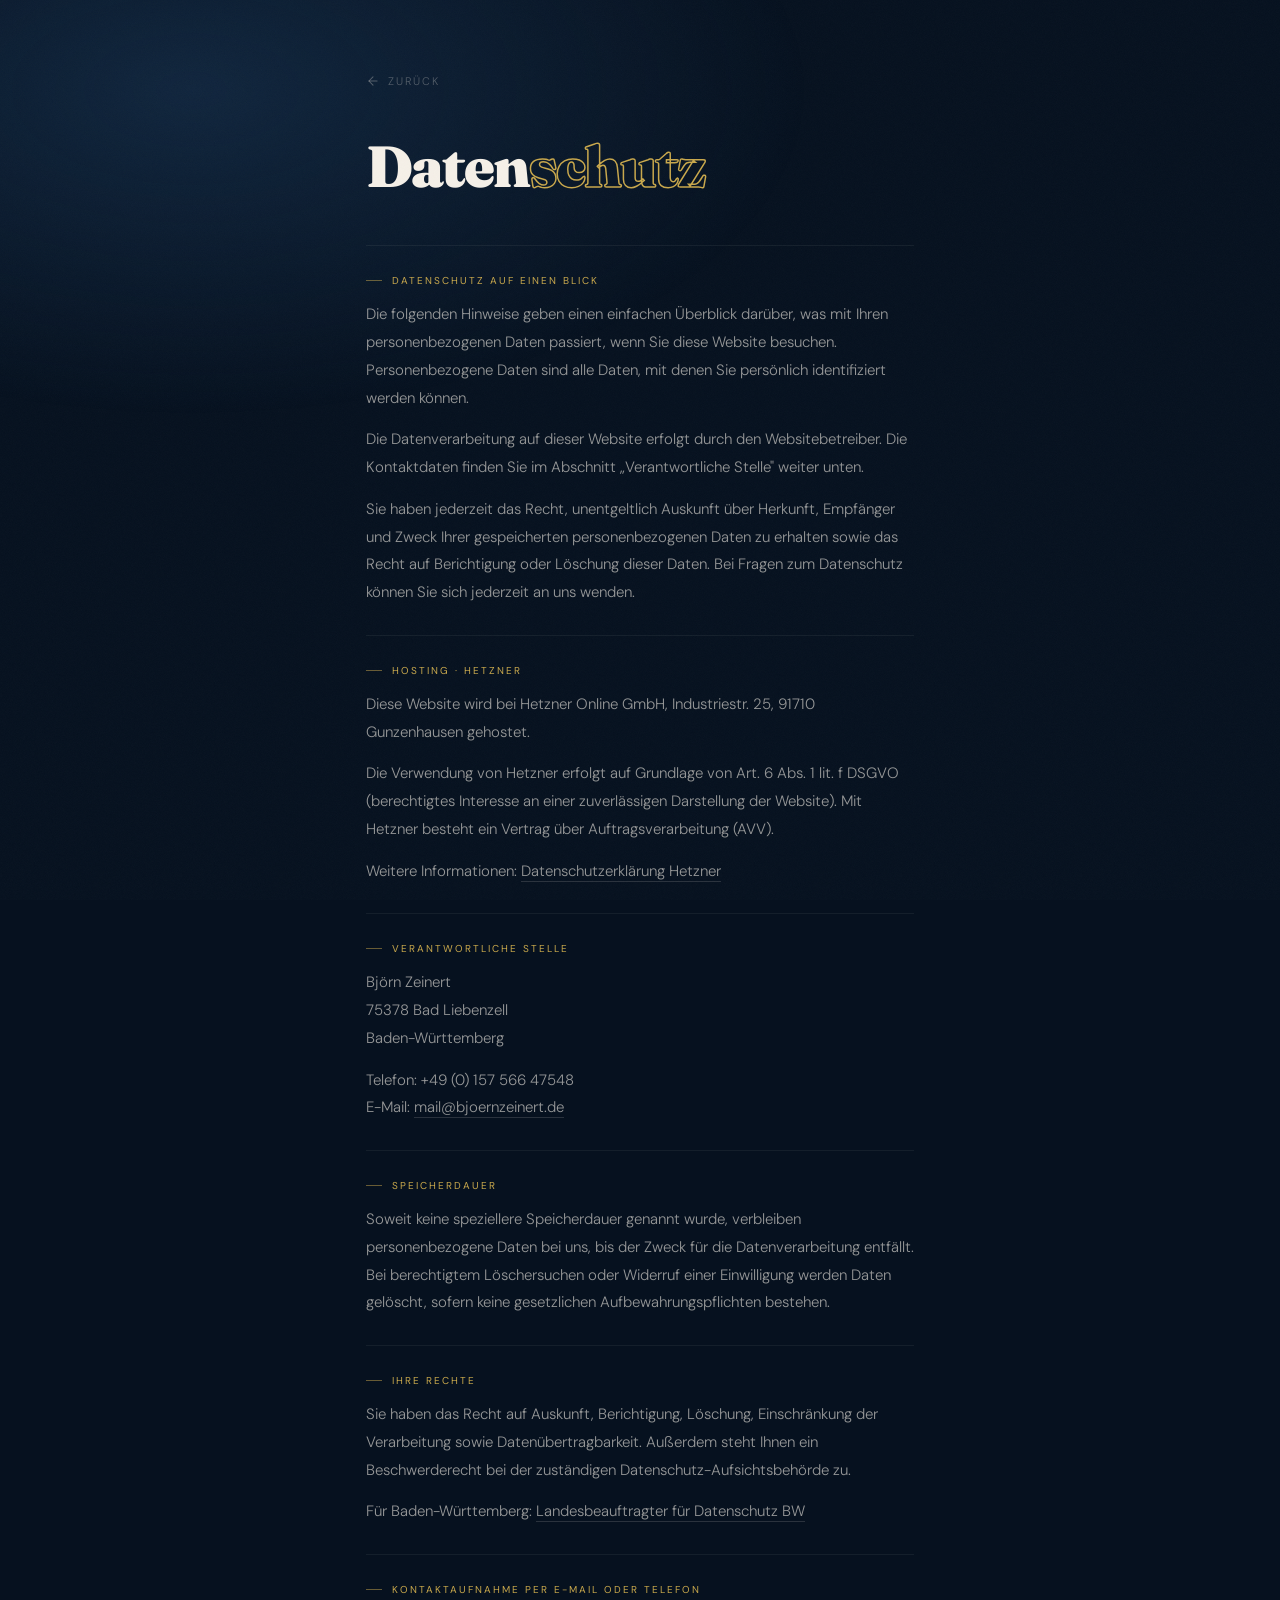
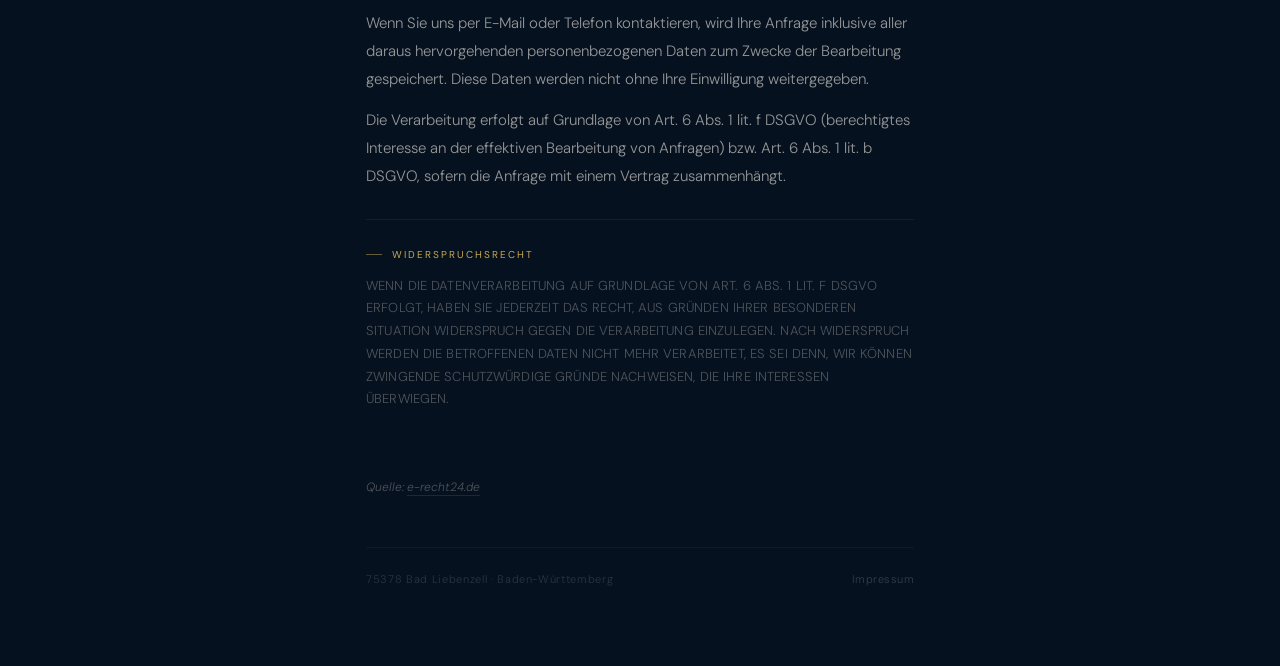
==== datenschutz.html @ 69289271 "Add files via upload" ====
<!DOCTYPE html>
<html lang="de">
<head>
<meta charset="UTF-8">
<meta name="viewport" content="width=device-width, initial-scale=1.0">
<title>Datenschutz · Björn Zeinert</title>
<link href="https://fonts.googleapis.com/css2?family=Fraunces:ital,opsz,wght@0,9..144,700;0,9..144,900&family=DM+Sans:wght@300;400&display=swap" rel="stylesheet">
<style>
  :root {
    --ink:   #06111F;
    --gold:  #C9A84C;
    --cream: #F5F0E8;
    --mist:  rgba(245,240,232,0.6);
    --fog:   rgba(245,240,232,0.3);
  }

  * { margin:0; padding:0; box-sizing:border-box; }
  html { scroll-behavior:smooth; }

  body {
    background: var(--ink);
    color: var(--cream);
    font-family: 'DM Sans', sans-serif;
    font-weight: 300;
    min-height: 100vh;
  }

  body::after {
    content:'';
    position:fixed; inset:0; z-index:100;
    pointer-events:none; opacity:0.03;
    background-image: url("data:image/svg+xml,%3Csvg viewBox='0 0 256 256' xmlns='http://www.w3.org/2000/svg'%3E%3Cfilter id='n'%3E%3CfeTurbulence type='fractalNoise' baseFrequency='0.9' numOctaves='4' stitchTiles='stitch'/%3E%3C/filter%3E%3Crect width='100%25' height='100%25' filter='url(%23n)'/%3E%3C/svg%3E");
    background-size:180px 180px;
  }

  .ambient {
    position:fixed; inset:0; z-index:0; pointer-events:none;
    background: radial-gradient(ellipse 80% 60% at 15% 10%, rgba(27,58,92,0.5) 0%, transparent 60%);
  }

  .wrap {
    position:relative; z-index:1;
    max-width:620px; margin:0 auto;
    padding: 72px 36px 80px;
  }

  .back {
    display:inline-flex; align-items:center; gap:8px;
    text-decoration:none; color:var(--fog);
    font-size:11px; letter-spacing:0.16em;
    text-transform:uppercase; margin-bottom:52px;
    transition:color 0.2s;
  }

  .back:hover { color:var(--gold); }
  .back svg { width:14px; height:14px; }

  .page-title {
    font-family:'Fraunces', serif;
    font-weight:900;
    font-size:clamp(36px, 8vw, 58px);
    letter-spacing:-0.035em; line-height:0.92;
    color:var(--cream); margin-bottom:52px;
  }

  .page-title .outline {
    color:transparent;
    -webkit-text-stroke:1.5px var(--gold);
  }

  .block {
    border-top:1px solid rgba(245,240,232,0.06);
    padding:28px 0;
  }

  .block:last-of-type {
    border-bottom:1px solid rgba(245,240,232,0.06);
  }

  .block-label {
    font-size:10px; font-weight:400;
    letter-spacing:0.2em; text-transform:uppercase;
    color:var(--gold); margin-bottom:14px;
    display:flex; align-items:center; gap:10px;
  }

  .block-label::before {
    content:''; display:block;
    width:16px; height:1px;
    background:var(--gold); opacity:0.5; flex-shrink:0;
  }

  .block-content {
    font-size:15px; font-weight:300;
    color:var(--mist); line-height:1.85;
  }

  .block-content p + p { margin-top:14px; }

  .block-content a {
    color:var(--mist); text-decoration:none;
    border-bottom:1px solid rgba(245,240,232,0.15);
    transition:all 0.2s;
  }

  .block-content a:hover {
    color:var(--gold);
    border-color:rgba(201,168,76,0.4);
  }

  .block-content ul {
    margin-top:12px; padding-left:20px;
    display:flex; flex-direction:column; gap:8px;
  }

  .block-content li {
    font-size:14px; color:var(--fog); line-height:1.75;
  }

  .caps {
    font-size:13px;
    color:var(--fog);
    line-height:1.75;
    letter-spacing:0.01em;
  }

  .source {
    margin-top:40px;
    font-size:12px; font-weight:300;
    color:var(--fog); font-style:italic;
  }

  .source a {
    color:var(--fog); text-decoration:none;
    border-bottom:1px solid rgba(245,240,232,0.1);
    transition:all 0.2s;
  }

  .source a:hover { color:var(--gold); }

  .footer {
    margin-top:52px; padding-top:24px;
    border-top:1px solid rgba(245,240,232,0.04);
    display:flex; align-items:center; justify-content:space-between; flex-wrap:wrap; gap:12px;
  }

  .footer-left {
    font-size:11px; font-weight:300;
    color:rgba(245,240,232,0.16); letter-spacing:0.06em;
  }

  .footer-right { display:flex; gap:18px; }

  .footer-right a {
    font-size:11px; font-weight:300;
    color:rgba(245,240,232,0.2);
    text-decoration:none; letter-spacing:0.04em;
    transition:color 0.18s;
  }

  .footer-right a:hover { color:var(--gold); }
</style>
</head>
<body>

<div class="ambient"></div>

<div class="wrap">

  <a href="/" class="back">
    <svg viewBox="0 0 24 24" fill="none" stroke="currentColor" stroke-width="1.8" stroke-linecap="round" stroke-linejoin="round">
      <line x1="19" y1="12" x2="5" y2="12"/>
      <polyline points="12 19 5 12 12 5"/>
    </svg>
    Zurück
  </a>

  <h1 class="page-title">Daten<span class="outline">schutz</span></h1>

  <!-- 1 -->
  <div class="block">
    <div class="block-label">Datenschutz auf einen Blick</div>
    <div class="block-content">
      <p>Die folgenden Hinweise geben einen einfachen Überblick darüber, was mit Ihren personenbezogenen Daten passiert, wenn Sie diese Website besuchen. Personenbezogene Daten sind alle Daten, mit denen Sie persönlich identifiziert werden können.</p>
      <p>Die Datenverarbeitung auf dieser Website erfolgt durch den Websitebetreiber. Die Kontaktdaten finden Sie im Abschnitt „Verantwortliche Stelle" weiter unten.</p>
      <p>Sie haben jederzeit das Recht, unentgeltlich Auskunft über Herkunft, Empfänger und Zweck Ihrer gespeicherten personenbezogenen Daten zu erhalten sowie das Recht auf Berichtigung oder Löschung dieser Daten. Bei Fragen zum Datenschutz können Sie sich jederzeit an uns wenden.</p>
    </div>
  </div>

  <!-- 2 -->
  <div class="block">
    <div class="block-label">Hosting · Hetzner</div>
    <div class="block-content">
      <p>Diese Website wird bei Hetzner Online GmbH, Industriestr. 25, 91710 Gunzenhausen gehostet.</p>
      <p>Die Verwendung von Hetzner erfolgt auf Grundlage von Art. 6 Abs. 1 lit. f DSGVO (berechtigtes Interesse an einer zuverlässigen Darstellung der Website). Mit Hetzner besteht ein Vertrag über Auftragsverarbeitung (AVV).</p>
      <p>Weitere Informationen: <a href="https://www.hetzner.com/de/legal/privacy-policy/" target="_blank" rel="noopener noreferrer">Datenschutzerklärung Hetzner</a></p>
    </div>
  </div>

  <!-- 3 -->
  <div class="block">
    <div class="block-label">Verantwortliche Stelle</div>
    <div class="block-content">
      <p>
        Björn Zeinert<br>
        75378 Bad Liebenzell<br>
        Baden-Württemberg
      </p>
      <p>
        Telefon: +49 (0) 157 566 47548<br>
        E-Mail: <a href="mailto:mail@bjoernzeinert.de">mail@bjoernzeinert.de</a>
      </p>
    </div>
  </div>

  <!-- 4 -->
  <div class="block">
    <div class="block-label">Speicherdauer</div>
    <div class="block-content">
      <p>Soweit keine speziellere Speicherdauer genannt wurde, verbleiben personenbezogene Daten bei uns, bis der Zweck für die Datenverarbeitung entfällt. Bei berechtigtem Löschersuchen oder Widerruf einer Einwilligung werden Daten gelöscht, sofern keine gesetzlichen Aufbewahrungspflichten bestehen.</p>
    </div>
  </div>

  <!-- 5 -->
  <div class="block">
    <div class="block-label">Ihre Rechte</div>
    <div class="block-content">
      <p>Sie haben das Recht auf Auskunft, Berichtigung, Löschung, Einschränkung der Verarbeitung sowie Datenübertragbarkeit. Außerdem steht Ihnen ein Beschwerderecht bei der zuständigen Datenschutz-Aufsichtsbehörde zu.</p>
      <p>Für Baden-Württemberg: <a href="https://www.baden-wuerttemberg.datenschutz.de" target="_blank" rel="noopener noreferrer">Landesbeauftragter für Datenschutz BW</a></p>
    </div>
  </div>

  <!-- 6 -->
  <div class="block">
    <div class="block-label">Kontaktaufnahme per E-Mail oder Telefon</div>
    <div class="block-content">
      <p>Wenn Sie uns per E-Mail oder Telefon kontaktieren, wird Ihre Anfrage inklusive aller daraus hervorgehenden personenbezogenen Daten zum Zwecke der Bearbeitung gespeichert. Diese Daten werden nicht ohne Ihre Einwilligung weitergegeben.</p>
      <p>Die Verarbeitung erfolgt auf Grundlage von Art. 6 Abs. 1 lit. f DSGVO (berechtigtes Interesse an der effektiven Bearbeitung von Anfragen) bzw. Art. 6 Abs. 1 lit. b DSGVO, sofern die Anfrage mit einem Vertrag zusammenhängt.</p>
    </div>
  </div>

  <!-- 7 -->
  <div class="block">
    <div class="block-label">Widerspruchsrecht</div>
    <div class="block-content">
      <p class="caps">WENN DIE DATENVERARBEITUNG AUF GRUNDLAGE VON ART. 6 ABS. 1 LIT. F DSGVO ERFOLGT, HABEN SIE JEDERZEIT DAS RECHT, AUS GRÜNDEN IHRER BESONDEREN SITUATION WIDERSPRUCH GEGEN DIE VERARBEITUNG EINZULEGEN. NACH WIDERSPRUCH WERDEN DIE BETROFFENEN DATEN NICHT MEHR VERARBEITET, ES SEI DENN, WIR KÖNNEN ZWINGENDE SCHUTZWÜRDIGE GRÜNDE NACHWEISEN, DIE IHRE INTERESSEN ÜBERWIEGEN.</p>
    </div>
  </div>

  <div class="source">Quelle: <a href="https://www.e-recht24.de" target="_blank" rel="noopener noreferrer">e-recht24.de</a></div>

  <div class="footer">
    <div class="footer-left">75378 Bad Liebenzell · Baden-Württemberg</div>
    <div class="footer-right">
      <a href="/impressum.html">Impressum</a>
    </div>
  </div>

</div>
</body>
</html>
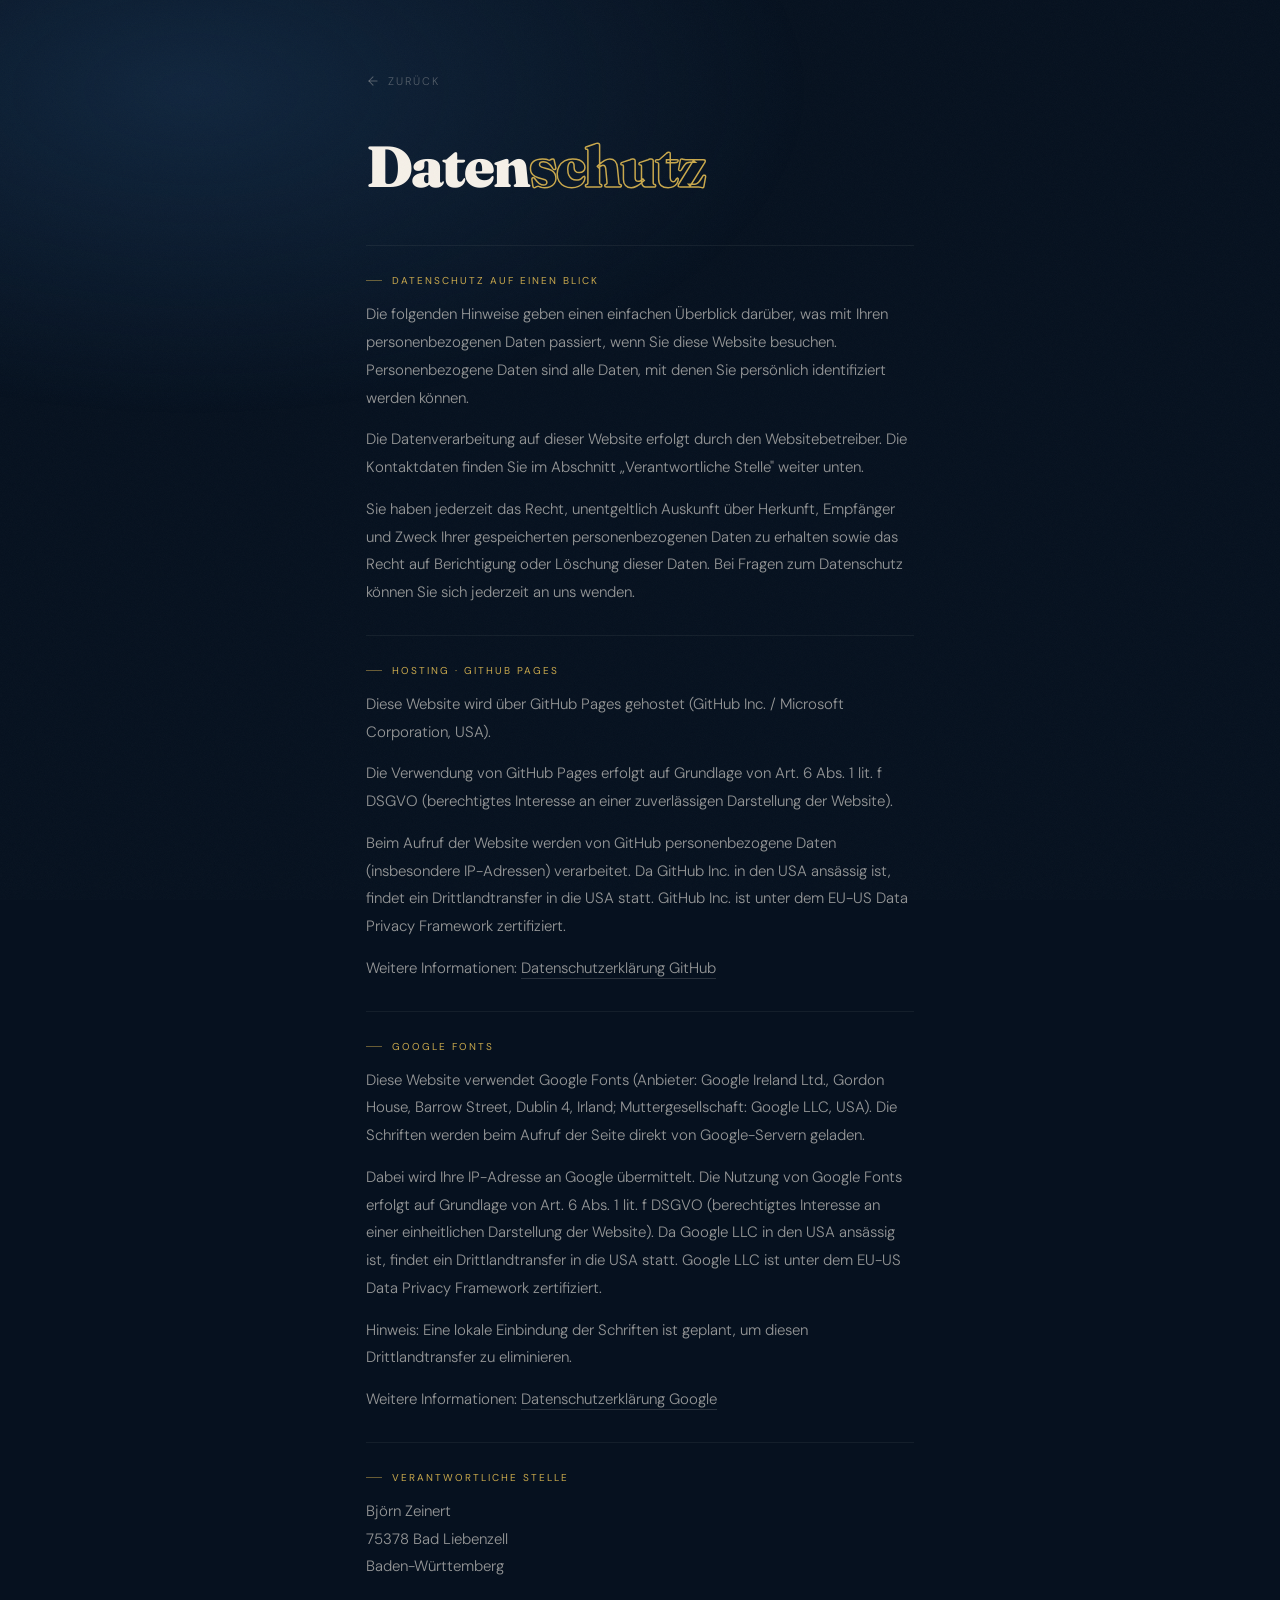
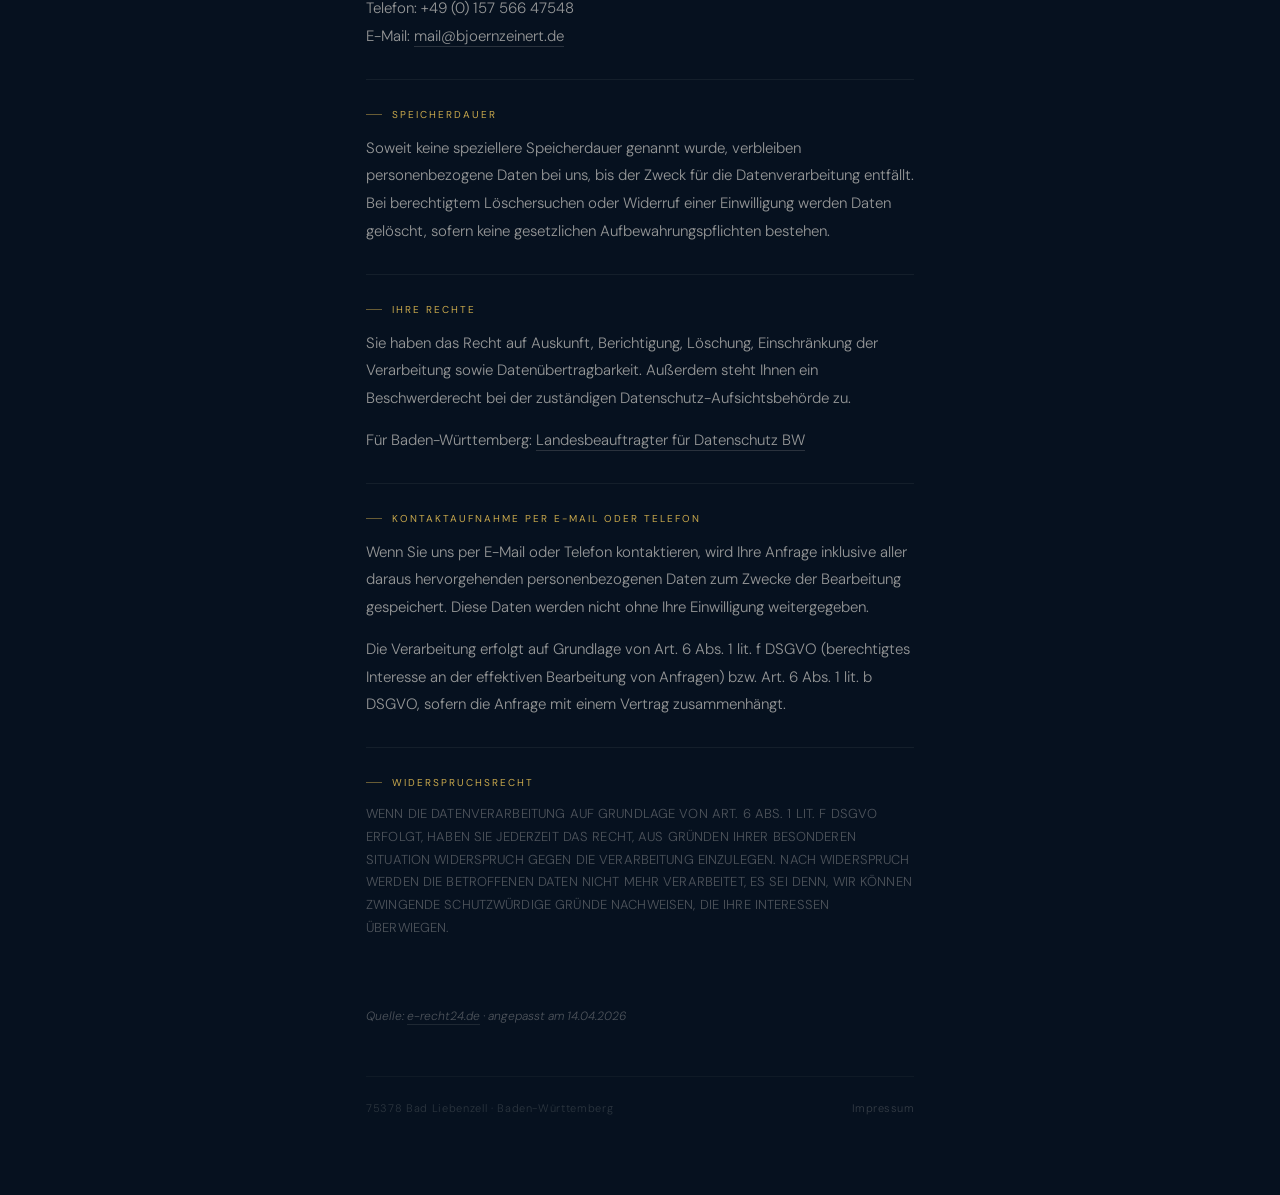
==== commit 36c26834: "fix: Datenschutzerklärung korrigiert (GitHub Pages + Google Fonts) - Hosting-Abschnitt: Hetzner → Gi" ====
--- a/datenschutz.html
+++ b/datenschutz.html
@@ -189,11 +189,23 @@
 
   <!-- 2 -->
   <div class="block">
-    <div class="block-label">Hosting · Hetzner</div>
-    <div class="block-content">
-      <p>Diese Website wird bei Hetzner Online GmbH, Industriestr. 25, 91710 Gunzenhausen gehostet.</p>
-      <p>Die Verwendung von Hetzner erfolgt auf Grundlage von Art. 6 Abs. 1 lit. f DSGVO (berechtigtes Interesse an einer zuverlässigen Darstellung der Website). Mit Hetzner besteht ein Vertrag über Auftragsverarbeitung (AVV).</p>
-      <p>Weitere Informationen: <a href="https://www.hetzner.com/de/legal/privacy-policy/" target="_blank" rel="noopener noreferrer">Datenschutzerklärung Hetzner</a></p>
+    <div class="block-label">Hosting · GitHub Pages</div>
+    <div class="block-content">
+      <p>Diese Website wird über GitHub Pages gehostet (GitHub Inc. / Microsoft Corporation, USA).</p>
+      <p>Die Verwendung von GitHub Pages erfolgt auf Grundlage von Art. 6 Abs. 1 lit. f DSGVO (berechtigtes Interesse an einer zuverlässigen Darstellung der Website).</p>
+      <p>Beim Aufruf der Website werden von GitHub personenbezogene Daten (insbesondere IP-Adressen) verarbeitet. Da GitHub Inc. in den USA ansässig ist, findet ein Drittlandtransfer in die USA statt. GitHub Inc. ist unter dem EU-US Data Privacy Framework zertifiziert.</p>
+      <p>Weitere Informationen: <a href="https://docs.github.com/en/site-policy/privacy-policies/github-general-privacy-statement" target="_blank" rel="noopener noreferrer">Datenschutzerklärung GitHub</a></p>
+    </div>
+  </div>
+
+  <!-- 2b -->
+  <div class="block">
+    <div class="block-label">Google Fonts</div>
+    <div class="block-content">
+      <p>Diese Website verwendet Google Fonts (Anbieter: Google Ireland Ltd., Gordon House, Barrow Street, Dublin 4, Irland; Muttergesellschaft: Google LLC, USA). Die Schriften werden beim Aufruf der Seite direkt von Google-Servern geladen.</p>
+      <p>Dabei wird Ihre IP-Adresse an Google übermittelt. Die Nutzung von Google Fonts erfolgt auf Grundlage von Art. 6 Abs. 1 lit. f DSGVO (berechtigtes Interesse an einer einheitlichen Darstellung der Website). Da Google LLC in den USA ansässig ist, findet ein Drittlandtransfer in die USA statt. Google LLC ist unter dem EU-US Data Privacy Framework zertifiziert.</p>
+      <p>Hinweis: Eine lokale Einbindung der Schriften ist geplant, um diesen Drittlandtransfer zu eliminieren.</p>
+      <p>Weitere Informationen: <a href="https://policies.google.com/privacy" target="_blank" rel="noopener noreferrer">Datenschutzerklärung Google</a></p>
     </div>
   </div>
 
@@ -247,12 +259,12 @@
     </div>
   </div>
 
-  <div class="source">Quelle: <a href="https://www.e-recht24.de" target="_blank" rel="noopener noreferrer">e-recht24.de</a></div>
+  <div class="source">Quelle: <a href="https://www.e-recht24.de" target="_blank" rel="noopener noreferrer">e-recht24.de</a> · angepasst am 14.04.2026</div>
 
   <div class="footer">
     <div class="footer-left">75378 Bad Liebenzell · Baden-Württemberg</div>
     <div class="footer-right">
-      <a href="/impressum.html">Impressum</a>
+      <a href="/impressum">Impressum</a>
     </div>
   </div>
 
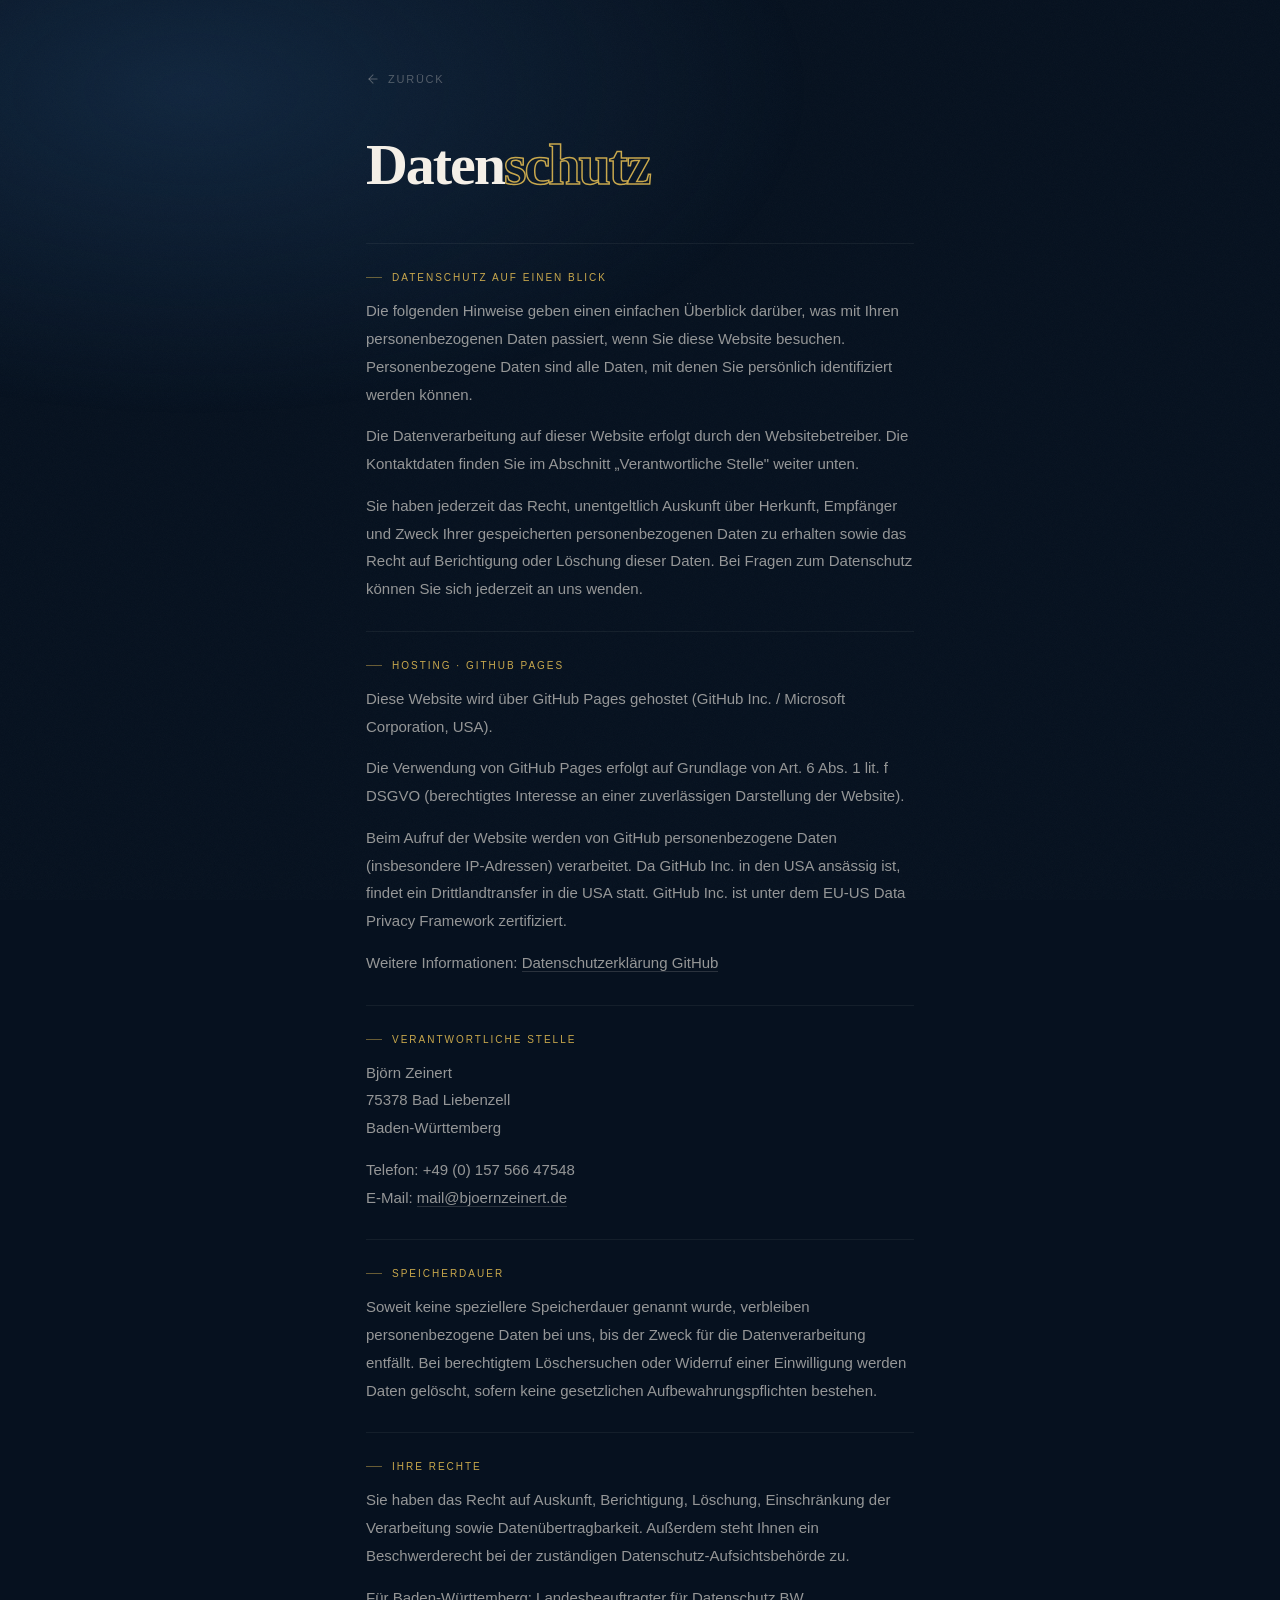
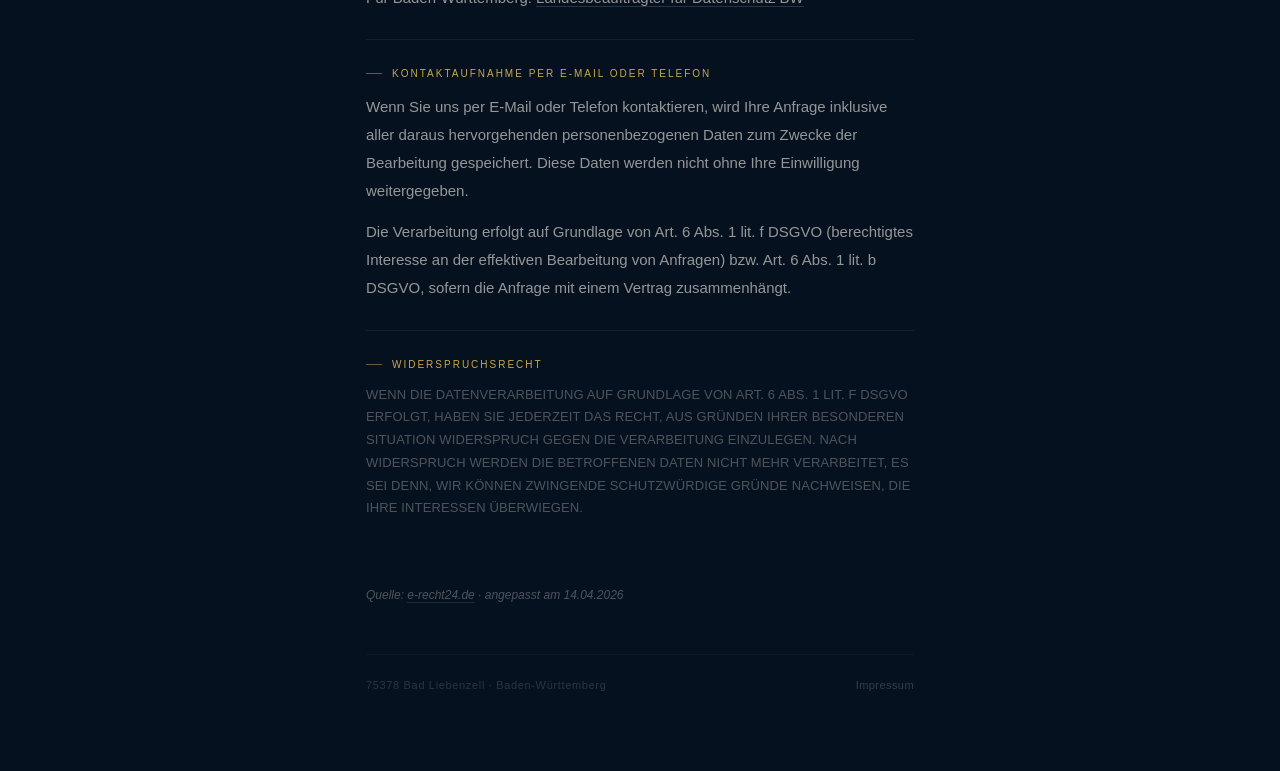
==== commit 01d755c5: "feat: Google Fonts lokal eingebunden, DSE-Abschnitt Google Fonts entfernt - 8 woff2-Dateien (DM Sans" ====
--- a/datenschutz.html
+++ b/datenschutz.html
@@ -4,7 +4,7 @@
 <meta charset="UTF-8">
 <meta name="viewport" content="width=device-width, initial-scale=1.0">
 <title>Datenschutz · Björn Zeinert</title>
-<link href="https://fonts.googleapis.com/css2?family=Fraunces:ital,opsz,wght@0,9..144,700;0,9..144,900&family=DM+Sans:wght@300;400&display=swap" rel="stylesheet">
+<link rel="stylesheet" href="/fonts/fonts.css">
 <style>
   :root {
     --ink:   #06111F;
@@ -195,17 +195,6 @@
       <p>Die Verwendung von GitHub Pages erfolgt auf Grundlage von Art. 6 Abs. 1 lit. f DSGVO (berechtigtes Interesse an einer zuverlässigen Darstellung der Website).</p>
       <p>Beim Aufruf der Website werden von GitHub personenbezogene Daten (insbesondere IP-Adressen) verarbeitet. Da GitHub Inc. in den USA ansässig ist, findet ein Drittlandtransfer in die USA statt. GitHub Inc. ist unter dem EU-US Data Privacy Framework zertifiziert.</p>
       <p>Weitere Informationen: <a href="https://docs.github.com/en/site-policy/privacy-policies/github-general-privacy-statement" target="_blank" rel="noopener noreferrer">Datenschutzerklärung GitHub</a></p>
-    </div>
-  </div>
-
-  <!-- 2b -->
-  <div class="block">
-    <div class="block-label">Google Fonts</div>
-    <div class="block-content">
-      <p>Diese Website verwendet Google Fonts (Anbieter: Google Ireland Ltd., Gordon House, Barrow Street, Dublin 4, Irland; Muttergesellschaft: Google LLC, USA). Die Schriften werden beim Aufruf der Seite direkt von Google-Servern geladen.</p>
-      <p>Dabei wird Ihre IP-Adresse an Google übermittelt. Die Nutzung von Google Fonts erfolgt auf Grundlage von Art. 6 Abs. 1 lit. f DSGVO (berechtigtes Interesse an einer einheitlichen Darstellung der Website). Da Google LLC in den USA ansässig ist, findet ein Drittlandtransfer in die USA statt. Google LLC ist unter dem EU-US Data Privacy Framework zertifiziert.</p>
-      <p>Hinweis: Eine lokale Einbindung der Schriften ist geplant, um diesen Drittlandtransfer zu eliminieren.</p>
-      <p>Weitere Informationen: <a href="https://policies.google.com/privacy" target="_blank" rel="noopener noreferrer">Datenschutzerklärung Google</a></p>
     </div>
   </div>
 
--- a/fonts/fonts.css
+++ b/fonts/fonts.css
@@ -0,0 +1,183 @@
+/* DM Sans — latin-ext (weights 300/400/500) */
+@font-face {
+  font-family: 'DM Sans';
+  font-style: normal;
+  font-weight: 300;
+  font-display: swap;
+  src: url('/fonts/dmsans-latin-ext.woff2') format('woff2');
+  unicode-range: U+0100-02BA, U+02BD-02C5, U+02C7-02CC, U+02CE-02D7, U+02DD-02FF, U+0304, U+0308, U+0329, U+1D00-1DBF, U+1E00-1E9F, U+1EF2-1EFF, U+2020, U+20A0-20AB, U+20AD-20C0, U+2113, U+2C60-2C7F, U+A720-A7FF;
+}
+@font-face {
+  font-family: 'DM Sans';
+  font-style: normal;
+  font-weight: 400;
+  font-display: swap;
+  src: url('/fonts/dmsans-latin-ext.woff2') format('woff2');
+  unicode-range: U+0100-02BA, U+02BD-02C5, U+02C7-02CC, U+02CE-02D7, U+02DD-02FF, U+0304, U+0308, U+0329, U+1D00-1DBF, U+1E00-1E9F, U+1EF2-1EFF, U+2020, U+20A0-20AB, U+20AD-20C0, U+2113, U+2C60-2C7F, U+A720-A7FF;
+}
+@font-face {
+  font-family: 'DM Sans';
+  font-style: normal;
+  font-weight: 500;
+  font-display: swap;
+  src: url('/fonts/dmsans-latin-ext.woff2') format('woff2');
+  unicode-range: U+0100-02BA, U+02BD-02C5, U+02C7-02CC, U+02CE-02D7, U+02DD-02FF, U+0304, U+0308, U+0329, U+1D00-1DBF, U+1E00-1E9F, U+1EF2-1EFF, U+2020, U+20A0-20AB, U+20AD-20C0, U+2113, U+2C60-2C7F, U+A720-A7FF;
+}
+
+/* DM Sans — latin (weights 300/400/500) */
+@font-face {
+  font-family: 'DM Sans';
+  font-style: normal;
+  font-weight: 300;
+  font-display: swap;
+  src: url('/fonts/dmsans-latin.woff2') format('woff2');
+  unicode-range: U+0000-00FF, U+0131, U+0152-0153, U+02BB-02BC, U+02C6, U+02DA, U+02DC, U+0304, U+0308, U+0329, U+2000-206F, U+20AC, U+2122, U+2191, U+2193, U+2212, U+2215, U+FEFF, U+FFFD;
+}
+@font-face {
+  font-family: 'DM Sans';
+  font-style: normal;
+  font-weight: 400;
+  font-display: swap;
+  src: url('/fonts/dmsans-latin.woff2') format('woff2');
+  unicode-range: U+0000-00FF, U+0131, U+0152-0153, U+02BB-02BC, U+02C6, U+02DA, U+02DC, U+0304, U+0308, U+0329, U+2000-206F, U+20AC, U+2122, U+2191, U+2193, U+2212, U+2215, U+FEFF, U+FFFD;
+}
+@font-face {
+  font-family: 'DM Sans';
+  font-style: normal;
+  font-weight: 500;
+  font-display: swap;
+  src: url('/fonts/dmsans-latin.woff2') format('woff2');
+  unicode-range: U+0000-00FF, U+0131, U+0152-0153, U+02BB-02BC, U+02C6, U+02DA, U+02DC, U+0304, U+0308, U+0329, U+2000-206F, U+20AC, U+2122, U+2191, U+2193, U+2212, U+2215, U+FEFF, U+FFFD;
+}
+
+/* Fraunces italic — vietnamese (weights 300/700) */
+@font-face {
+  font-family: 'Fraunces';
+  font-style: italic;
+  font-weight: 300;
+  font-display: swap;
+  src: url('/fonts/fraunces-italic-vi.woff2') format('woff2');
+  unicode-range: U+0102-0103, U+0110-0111, U+0128-0129, U+0168-0169, U+01A0-01A1, U+01AF-01B0, U+0300-0301, U+0303-0304, U+0308-0309, U+0323, U+0329, U+1EA0-1EF9, U+20AB;
+}
+@font-face {
+  font-family: 'Fraunces';
+  font-style: italic;
+  font-weight: 700;
+  font-display: swap;
+  src: url('/fonts/fraunces-italic-vi.woff2') format('woff2');
+  unicode-range: U+0102-0103, U+0110-0111, U+0128-0129, U+0168-0169, U+01A0-01A1, U+01AF-01B0, U+0300-0301, U+0303-0304, U+0308-0309, U+0323, U+0329, U+1EA0-1EF9, U+20AB;
+}
+
+/* Fraunces italic — latin-ext (weights 300/700) */
+@font-face {
+  font-family: 'Fraunces';
+  font-style: italic;
+  font-weight: 300;
+  font-display: swap;
+  src: url('/fonts/fraunces-italic-latin-ext.woff2') format('woff2');
+  unicode-range: U+0100-02BA, U+02BD-02C5, U+02C7-02CC, U+02CE-02D7, U+02DD-02FF, U+0304, U+0308, U+0329, U+1D00-1DBF, U+1E00-1E9F, U+1EF2-1EFF, U+2020, U+20A0-20AB, U+20AD-20C0, U+2113, U+2C60-2C7F, U+A720-A7FF;
+}
+@font-face {
+  font-family: 'Fraunces';
+  font-style: italic;
+  font-weight: 700;
+  font-display: swap;
+  src: url('/fonts/fraunces-italic-latin-ext.woff2') format('woff2');
+  unicode-range: U+0100-02BA, U+02BD-02C5, U+02C7-02CC, U+02CE-02D7, U+02DD-02FF, U+0304, U+0308, U+0329, U+1D00-1DBF, U+1E00-1E9F, U+1EF2-1EFF, U+2020, U+20A0-20AB, U+20AD-20C0, U+2113, U+2C60-2C7F, U+A720-A7FF;
+}
+
+/* Fraunces italic — latin (weights 300/700) */
+@font-face {
+  font-family: 'Fraunces';
+  font-style: italic;
+  font-weight: 300;
+  font-display: swap;
+  src: url('/fonts/fraunces-italic-latin.woff2') format('woff2');
+  unicode-range: U+0000-00FF, U+0131, U+0152-0153, U+02BB-02BC, U+02C6, U+02DA, U+02DC, U+0304, U+0308, U+0329, U+2000-206F, U+20AC, U+2122, U+2191, U+2193, U+2212, U+2215, U+FEFF, U+FFFD;
+}
+@font-face {
+  font-family: 'Fraunces';
+  font-style: italic;
+  font-weight: 700;
+  font-display: swap;
+  src: url('/fonts/fraunces-italic-latin.woff2') format('woff2');
+  unicode-range: U+0000-00FF, U+0131, U+0152-0153, U+02BB-02BC, U+02C6, U+02DA, U+02DC, U+0304, U+0308, U+0329, U+2000-206F, U+20AC, U+2122, U+2191, U+2193, U+2212, U+2215, U+FEFF, U+FFFD;
+}
+
+/* Fraunces normal — vietnamese (weights 300/700/900) */
+@font-face {
+  font-family: 'Fraunces';
+  font-style: normal;
+  font-weight: 300;
+  font-display: swap;
+  src: url('/fonts/fraunces-normal-vi.woff2') format('woff2');
+  unicode-range: U+0102-0103, U+0110-0111, U+0128-0129, U+0168-0169, U+01A0-01A1, U+01AF-01B0, U+0300-0301, U+0303-0304, U+0308-0309, U+0323, U+0329, U+1EA0-1EF9, U+20AB;
+}
+@font-face {
+  font-family: 'Fraunces';
+  font-style: normal;
+  font-weight: 700;
+  font-display: swap;
+  src: url('/fonts/fraunces-normal-vi.woff2') format('woff2');
+  unicode-range: U+0102-0103, U+0110-0111, U+0128-0129, U+0168-0169, U+01A0-01A1, U+01AF-01B0, U+0300-0301, U+0303-0304, U+0308-0309, U+0323, U+0329, U+1EA0-1EF9, U+20AB;
+}
+@font-face {
+  font-family: 'Fraunces';
+  font-style: normal;
+  font-weight: 900;
+  font-display: swap;
+  src: url('/fonts/fraunces-normal-vi.woff2') format('woff2');
+  unicode-range: U+0102-0103, U+0110-0111, U+0128-0129, U+0168-0169, U+01A0-01A1, U+01AF-01B0, U+0300-0301, U+0303-0304, U+0308-0309, U+0323, U+0329, U+1EA0-1EF9, U+20AB;
+}
+
+/* Fraunces normal — latin-ext (weights 300/700/900) */
+@font-face {
+  font-family: 'Fraunces';
+  font-style: normal;
+  font-weight: 300;
+  font-display: swap;
+  src: url('/fonts/fraunces-normal-latin-ext.woff2') format('woff2');
+  unicode-range: U+0100-02BA, U+02BD-02C5, U+02C7-02CC, U+02CE-02D7, U+02DD-02FF, U+0304, U+0308, U+0329, U+1D00-1DBF, U+1E00-1E9F, U+1EF2-1EFF, U+2020, U+20A0-20AB, U+20AD-20C0, U+2113, U+2C60-2C7F, U+A720-A7FF;
+}
+@font-face {
+  font-family: 'Fraunces';
+  font-style: normal;
+  font-weight: 700;
+  font-display: swap;
+  src: url('/fonts/fraunces-normal-latin-ext.woff2') format('woff2');
+  unicode-range: U+0100-02BA, U+02BD-02C5, U+02C7-02CC, U+02CE-02D7, U+02DD-02FF, U+0304, U+0308, U+0329, U+1D00-1DBF, U+1E00-1E9F, U+1EF2-1EFF, U+2020, U+20A0-20AB, U+20AD-20C0, U+2113, U+2C60-2C7F, U+A720-A7FF;
+}
+@font-face {
+  font-family: 'Fraunces';
+  font-style: normal;
+  font-weight: 900;
+  font-display: swap;
+  src: url('/fonts/fraunces-normal-latin-ext.woff2') format('woff2');
+  unicode-range: U+0100-02BA, U+02BD-02C5, U+02C7-02CC, U+02CE-02D7, U+02DD-02FF, U+0304, U+0308, U+0329, U+1D00-1DBF, U+1E00-1E9F, U+1EF2-1EFF, U+2020, U+20A0-20AB, U+20AD-20C0, U+2113, U+2C60-2C7F, U+A720-A7FF;
+}
+
+/* Fraunces normal — latin (weights 300/700/900) */
+@font-face {
+  font-family: 'Fraunces';
+  font-style: normal;
+  font-weight: 300;
+  font-display: swap;
+  src: url('/fonts/fraunces-normal-latin.woff2') format('woff2');
+  unicode-range: U+0000-00FF, U+0131, U+0152-0153, U+02BB-02BC, U+02C6, U+02DA, U+02DC, U+0304, U+0308, U+0329, U+2000-206F, U+20AC, U+2122, U+2191, U+2193, U+2212, U+2215, U+FEFF, U+FFFD;
+}
+@font-face {
+  font-family: 'Fraunces';
+  font-style: normal;
+  font-weight: 700;
+  font-display: swap;
+  src: url('/fonts/fraunces-normal-latin.woff2') format('woff2');
+  unicode-range: U+0000-00FF, U+0131, U+0152-0153, U+02BB-02BC, U+02C6, U+02DA, U+02DC, U+0304, U+0308, U+0329, U+2000-206F, U+20AC, U+2122, U+2191, U+2193, U+2212, U+2215, U+FEFF, U+FFFD;
+}
+@font-face {
+  font-family: 'Fraunces';
+  font-style: normal;
+  font-weight: 900;
+  font-display: swap;
+  src: url('/fonts/fraunces-normal-latin.woff2') format('woff2');
+  unicode-range: U+0000-00FF, U+0131, U+0152-0153, U+02BB-02BC, U+02C6, U+02DA, U+02DC, U+0304, U+0308, U+0329, U+2000-206F, U+20AC, U+2122, U+2191, U+2193, U+2212, U+2215, U+FEFF, U+FFFD;
+}
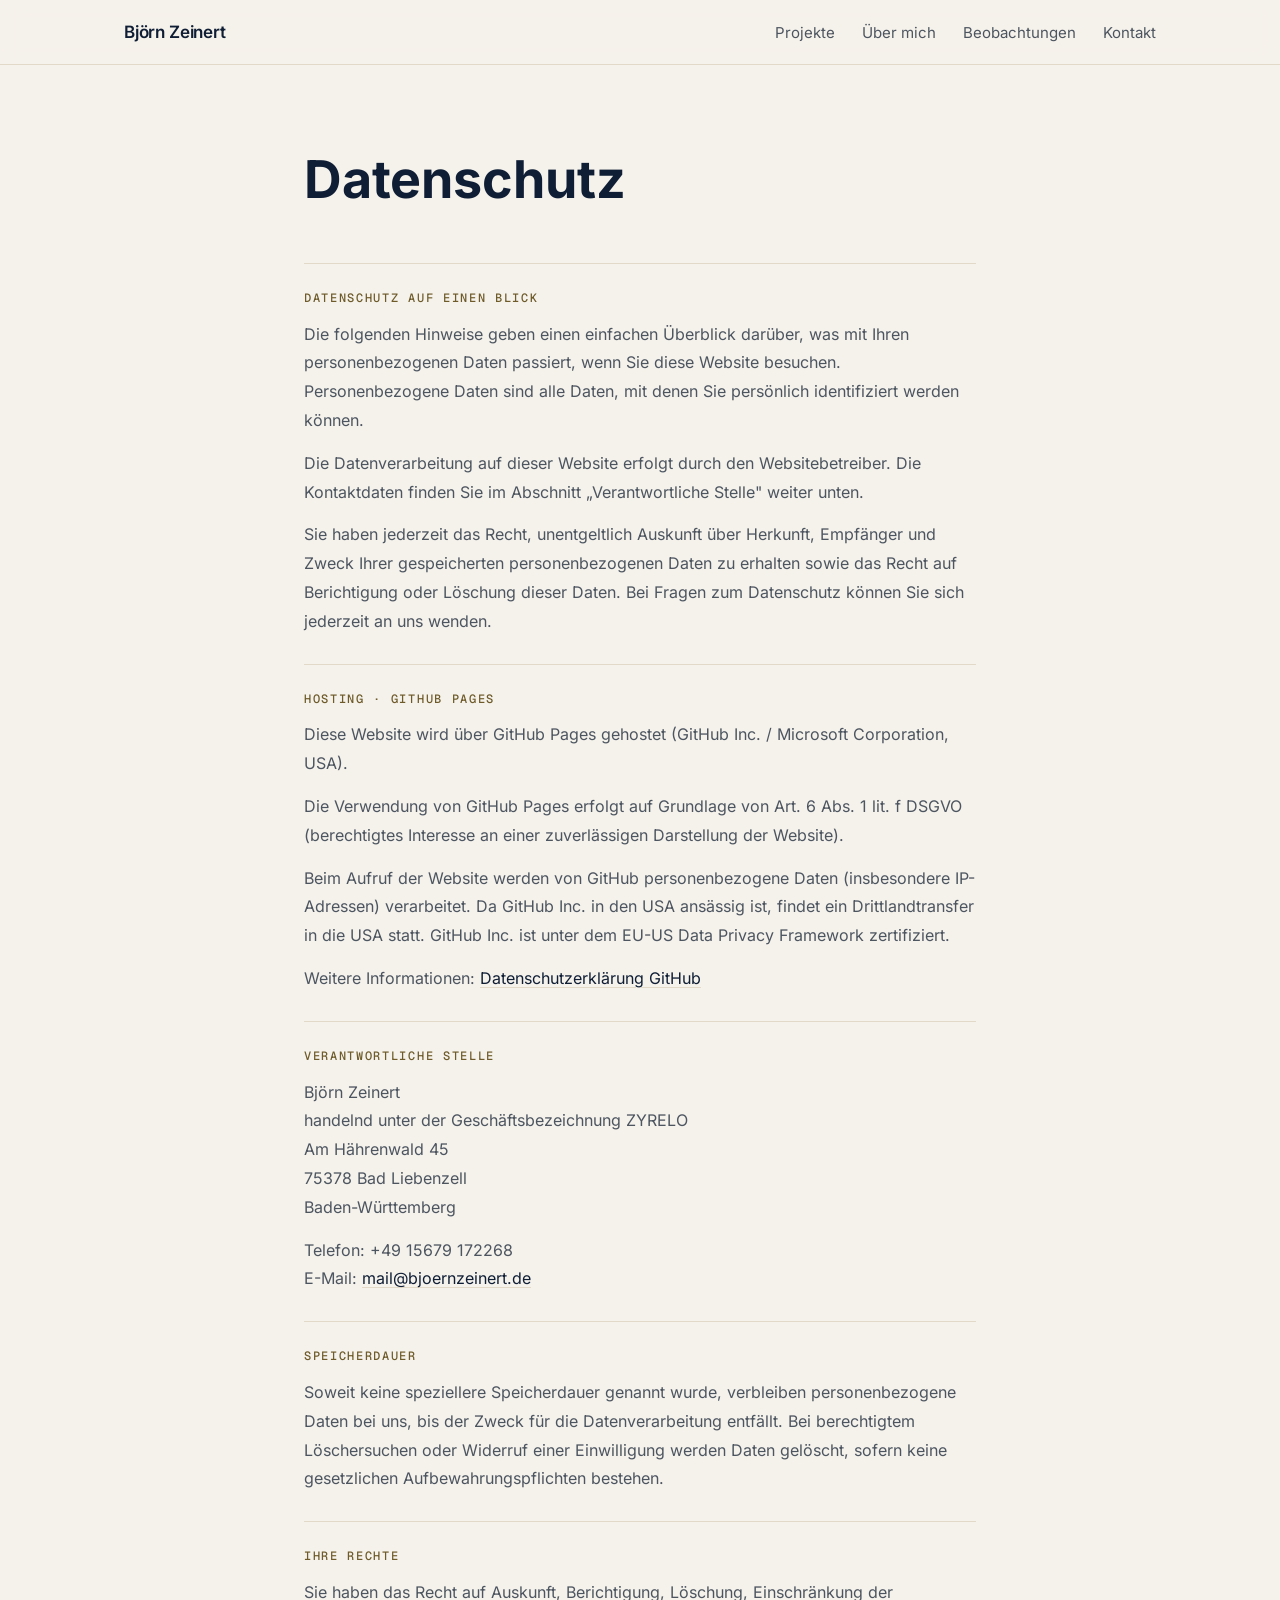
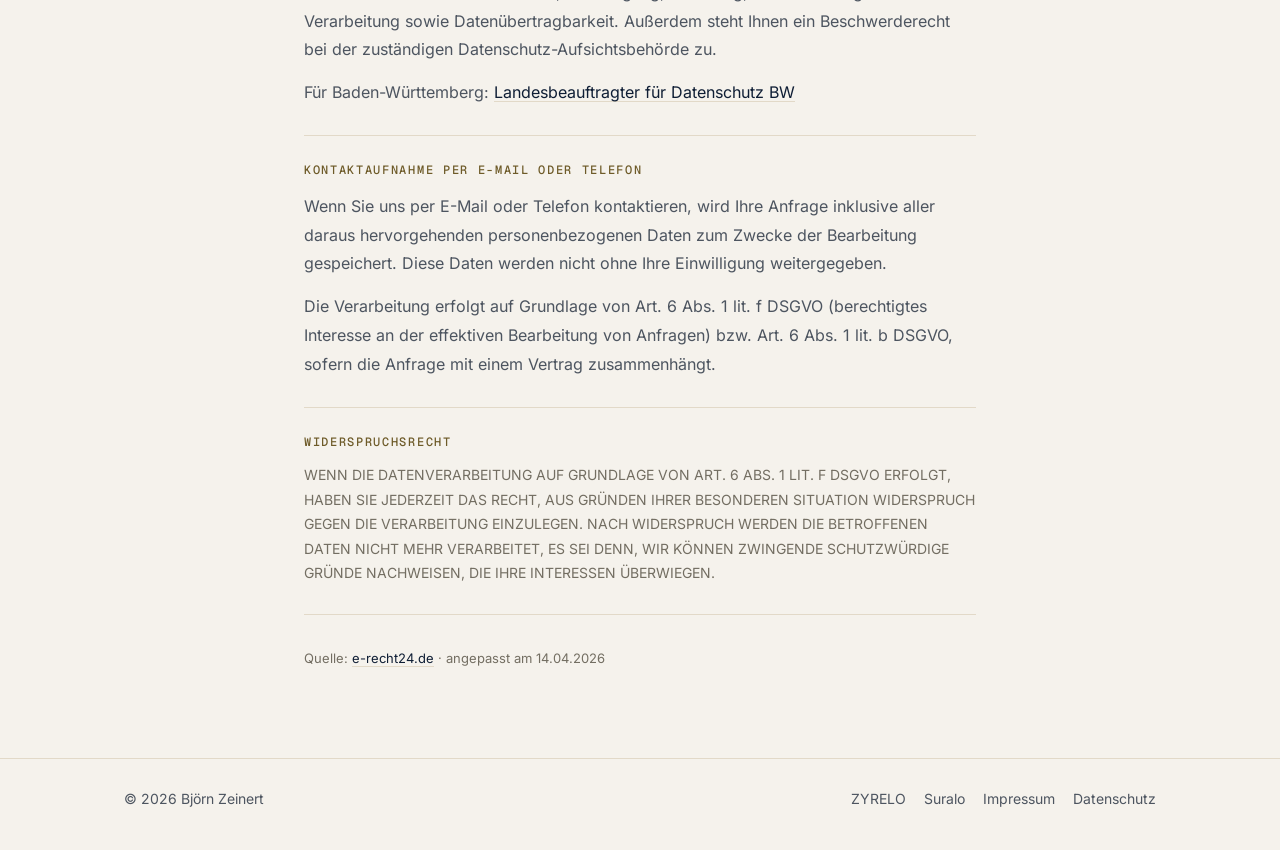
==== commit fcc02e6b: "feat: Hub-Umbau mit Projekten ZYRELO und Suralo, ein Standard für alle Seiten - Startseite: Projekt-" ====
--- a/datenschutz.html
+++ b/datenschutz.html
@@ -1,262 +1,95 @@
-<!DOCTYPE html>
+<!doctype html>
 <html lang="de">
 <head>
-<meta charset="UTF-8">
-<meta name="viewport" content="width=device-width, initial-scale=1.0">
+<meta charset="utf-8">
+<meta name="viewport" content="width=device-width, initial-scale=1">
 <title>Datenschutz · Björn Zeinert</title>
-<link rel="stylesheet" href="/fonts/fonts.css">
-<style>
-  :root {
-    --ink:   #06111F;
-    --gold:  #C9A84C;
-    --cream: #F5F0E8;
-    --mist:  rgba(245,240,232,0.6);
-    --fog:   rgba(245,240,232,0.3);
-  }
-
-  * { margin:0; padding:0; box-sizing:border-box; }
-  html { scroll-behavior:smooth; }
-
-  body {
-    background: var(--ink);
-    color: var(--cream);
-    font-family: 'DM Sans', sans-serif;
-    font-weight: 300;
-    min-height: 100vh;
-  }
-
-  body::after {
-    content:'';
-    position:fixed; inset:0; z-index:100;
-    pointer-events:none; opacity:0.03;
-    background-image: url("data:image/svg+xml,%3Csvg viewBox='0 0 256 256' xmlns='http://www.w3.org/2000/svg'%3E%3Cfilter id='n'%3E%3CfeTurbulence type='fractalNoise' baseFrequency='0.9' numOctaves='4' stitchTiles='stitch'/%3E%3C/filter%3E%3Crect width='100%25' height='100%25' filter='url(%23n)'/%3E%3C/svg%3E");
-    background-size:180px 180px;
-  }
-
-  .ambient {
-    position:fixed; inset:0; z-index:0; pointer-events:none;
-    background: radial-gradient(ellipse 80% 60% at 15% 10%, rgba(27,58,92,0.5) 0%, transparent 60%);
-  }
-
-  .wrap {
-    position:relative; z-index:1;
-    max-width:620px; margin:0 auto;
-    padding: 72px 36px 80px;
-  }
-
-  .back {
-    display:inline-flex; align-items:center; gap:8px;
-    text-decoration:none; color:var(--fog);
-    font-size:11px; letter-spacing:0.16em;
-    text-transform:uppercase; margin-bottom:52px;
-    transition:color 0.2s;
-  }
-
-  .back:hover { color:var(--gold); }
-  .back svg { width:14px; height:14px; }
-
-  .page-title {
-    font-family:'Fraunces', serif;
-    font-weight:900;
-    font-size:clamp(36px, 8vw, 58px);
-    letter-spacing:-0.035em; line-height:0.92;
-    color:var(--cream); margin-bottom:52px;
-  }
-
-  .page-title .outline {
-    color:transparent;
-    -webkit-text-stroke:1.5px var(--gold);
-  }
-
-  .block {
-    border-top:1px solid rgba(245,240,232,0.06);
-    padding:28px 0;
-  }
-
-  .block:last-of-type {
-    border-bottom:1px solid rgba(245,240,232,0.06);
-  }
-
-  .block-label {
-    font-size:10px; font-weight:400;
-    letter-spacing:0.2em; text-transform:uppercase;
-    color:var(--gold); margin-bottom:14px;
-    display:flex; align-items:center; gap:10px;
-  }
-
-  .block-label::before {
-    content:''; display:block;
-    width:16px; height:1px;
-    background:var(--gold); opacity:0.5; flex-shrink:0;
-  }
-
-  .block-content {
-    font-size:15px; font-weight:300;
-    color:var(--mist); line-height:1.85;
-  }
-
-  .block-content p + p { margin-top:14px; }
-
-  .block-content a {
-    color:var(--mist); text-decoration:none;
-    border-bottom:1px solid rgba(245,240,232,0.15);
-    transition:all 0.2s;
-  }
-
-  .block-content a:hover {
-    color:var(--gold);
-    border-color:rgba(201,168,76,0.4);
-  }
-
-  .block-content ul {
-    margin-top:12px; padding-left:20px;
-    display:flex; flex-direction:column; gap:8px;
-  }
-
-  .block-content li {
-    font-size:14px; color:var(--fog); line-height:1.75;
-  }
-
-  .caps {
-    font-size:13px;
-    color:var(--fog);
-    line-height:1.75;
-    letter-spacing:0.01em;
-  }
-
-  .source {
-    margin-top:40px;
-    font-size:12px; font-weight:300;
-    color:var(--fog); font-style:italic;
-  }
-
-  .source a {
-    color:var(--fog); text-decoration:none;
-    border-bottom:1px solid rgba(245,240,232,0.1);
-    transition:all 0.2s;
-  }
-
-  .source a:hover { color:var(--gold); }
-
-  .footer {
-    margin-top:52px; padding-top:24px;
-    border-top:1px solid rgba(245,240,232,0.04);
-    display:flex; align-items:center; justify-content:space-between; flex-wrap:wrap; gap:12px;
-  }
-
-  .footer-left {
-    font-size:11px; font-weight:300;
-    color:rgba(245,240,232,0.16); letter-spacing:0.06em;
-  }
-
-  .footer-right { display:flex; gap:18px; }
-
-  .footer-right a {
-    font-size:11px; font-weight:300;
-    color:rgba(245,240,232,0.2);
-    text-decoration:none; letter-spacing:0.04em;
-    transition:color 0.18s;
-  }
-
-  .footer-right a:hover { color:var(--gold); }
-</style>
+<meta name="description" content="Datenschutzerklärung der Website about.bjoernzeinert.de.">
+<link rel="canonical" href="https://about.bjoernzeinert.de/datenschutz.html">
+<meta name="theme-color" content="#F5F2EC" media="(prefers-color-scheme: light)">
+<meta name="theme-color" content="#0A1628" media="(prefers-color-scheme: dark)">
+<link rel="preload" href="/fonts/inter-latin-var.woff2" as="font" type="font/woff2" crossorigin>
+<link rel="stylesheet" href="/assets/site.css">
+<link rel="stylesheet" href="/assets/legal.css">
 </head>
 <body>
+<a class="skip" href="#inhalt">Zum Inhalt springen</a>
 
-<div class="ambient"></div>
+<header class="top">
+  <div class="wrap">
+    <a class="brand" href="/">Björn Zeinert</a>
+    <nav aria-label="Hauptnavigation">
+      <a href="/#projekte">Projekte</a>
+      <a class="hide-sm" href="/#ueber">Über mich</a>
+      <a class="hide-sm" href="/#beobachtungen">Beobachtungen</a>
+      <a href="/#kontakt">Kontakt</a>
+    </nav>
+  </div>
+</header>
 
-<div class="wrap">
+<main id="inhalt">
+  <div class="wrap legal">
+    <h1>Datenschutz</h1>
 
-  <a href="/" class="back">
-    <svg viewBox="0 0 24 24" fill="none" stroke="currentColor" stroke-width="1.8" stroke-linecap="round" stroke-linejoin="round">
-      <line x1="19" y1="12" x2="5" y2="12"/>
-      <polyline points="12 19 5 12 12 5"/>
-    </svg>
-    Zurück
-  </a>
-
-  <h1 class="page-title">Daten<span class="outline">schutz</span></h1>
-
-  <!-- 1 -->
-  <div class="block">
-    <div class="block-label">Datenschutz auf einen Blick</div>
-    <div class="block-content">
+    <section>
+      <h2>Datenschutz auf einen Blick</h2>
       <p>Die folgenden Hinweise geben einen einfachen Überblick darüber, was mit Ihren personenbezogenen Daten passiert, wenn Sie diese Website besuchen. Personenbezogene Daten sind alle Daten, mit denen Sie persönlich identifiziert werden können.</p>
       <p>Die Datenverarbeitung auf dieser Website erfolgt durch den Websitebetreiber. Die Kontaktdaten finden Sie im Abschnitt „Verantwortliche Stelle" weiter unten.</p>
       <p>Sie haben jederzeit das Recht, unentgeltlich Auskunft über Herkunft, Empfänger und Zweck Ihrer gespeicherten personenbezogenen Daten zu erhalten sowie das Recht auf Berichtigung oder Löschung dieser Daten. Bei Fragen zum Datenschutz können Sie sich jederzeit an uns wenden.</p>
-    </div>
-  </div>
+    </section>
 
-  <!-- 2 -->
-  <div class="block">
-    <div class="block-label">Hosting · GitHub Pages</div>
-    <div class="block-content">
+    <section>
+      <h2>Hosting · GitHub Pages</h2>
       <p>Diese Website wird über GitHub Pages gehostet (GitHub Inc. / Microsoft Corporation, USA).</p>
       <p>Die Verwendung von GitHub Pages erfolgt auf Grundlage von Art. 6 Abs. 1 lit. f DSGVO (berechtigtes Interesse an einer zuverlässigen Darstellung der Website).</p>
       <p>Beim Aufruf der Website werden von GitHub personenbezogene Daten (insbesondere IP-Adressen) verarbeitet. Da GitHub Inc. in den USA ansässig ist, findet ein Drittlandtransfer in die USA statt. GitHub Inc. ist unter dem EU-US Data Privacy Framework zertifiziert.</p>
       <p>Weitere Informationen: <a href="https://docs.github.com/en/site-policy/privacy-policies/github-general-privacy-statement" target="_blank" rel="noopener noreferrer">Datenschutzerklärung GitHub</a></p>
-    </div>
-  </div>
+    </section>
 
-  <!-- 3 -->
-  <div class="block">
-    <div class="block-label">Verantwortliche Stelle</div>
-    <div class="block-content">
-      <p>
-        Björn Zeinert<br>
-        75378 Bad Liebenzell<br>
-        Baden-Württemberg
-      </p>
-      <p>
-        Telefon: +49 (0) 157 566 47548<br>
-        E-Mail: <a href="mailto:mail@bjoernzeinert.de">mail@bjoernzeinert.de</a>
-      </p>
-    </div>
-  </div>
+    <section>
+      <h2>Verantwortliche Stelle</h2>
+      <p>Björn Zeinert<br>
+      handelnd unter der Geschäftsbezeichnung ZYRELO<br>
+      Am Hährenwald 45<br>
+      75378 Bad Liebenzell<br>
+      Baden-Württemberg</p>
+      <p>Telefon: +49 15679 172268<br>
+      E-Mail: <a href="mailto:mail@bjoernzeinert.de">mail@bjoernzeinert.de</a></p>
+    </section>
 
-  <!-- 4 -->
-  <div class="block">
-    <div class="block-label">Speicherdauer</div>
-    <div class="block-content">
+    <section>
+      <h2>Speicherdauer</h2>
       <p>Soweit keine speziellere Speicherdauer genannt wurde, verbleiben personenbezogene Daten bei uns, bis der Zweck für die Datenverarbeitung entfällt. Bei berechtigtem Löschersuchen oder Widerruf einer Einwilligung werden Daten gelöscht, sofern keine gesetzlichen Aufbewahrungspflichten bestehen.</p>
-    </div>
-  </div>
+    </section>
 
-  <!-- 5 -->
-  <div class="block">
-    <div class="block-label">Ihre Rechte</div>
-    <div class="block-content">
+    <section>
+      <h2>Ihre Rechte</h2>
       <p>Sie haben das Recht auf Auskunft, Berichtigung, Löschung, Einschränkung der Verarbeitung sowie Datenübertragbarkeit. Außerdem steht Ihnen ein Beschwerderecht bei der zuständigen Datenschutz-Aufsichtsbehörde zu.</p>
       <p>Für Baden-Württemberg: <a href="https://www.baden-wuerttemberg.datenschutz.de" target="_blank" rel="noopener noreferrer">Landesbeauftragter für Datenschutz BW</a></p>
-    </div>
-  </div>
+    </section>
 
-  <!-- 6 -->
-  <div class="block">
-    <div class="block-label">Kontaktaufnahme per E-Mail oder Telefon</div>
-    <div class="block-content">
+    <section>
+      <h2>Kontaktaufnahme per E-Mail oder Telefon</h2>
       <p>Wenn Sie uns per E-Mail oder Telefon kontaktieren, wird Ihre Anfrage inklusive aller daraus hervorgehenden personenbezogenen Daten zum Zwecke der Bearbeitung gespeichert. Diese Daten werden nicht ohne Ihre Einwilligung weitergegeben.</p>
       <p>Die Verarbeitung erfolgt auf Grundlage von Art. 6 Abs. 1 lit. f DSGVO (berechtigtes Interesse an der effektiven Bearbeitung von Anfragen) bzw. Art. 6 Abs. 1 lit. b DSGVO, sofern die Anfrage mit einem Vertrag zusammenhängt.</p>
-    </div>
+    </section>
+
+    <section>
+      <h2>Widerspruchsrecht</h2>
+      <p class="caps">WENN DIE DATENVERARBEITUNG AUF GRUNDLAGE VON ART. 6 ABS. 1 LIT. F DSGVO ERFOLGT, HABEN SIE JEDERZEIT DAS RECHT, AUS GRÜNDEN IHRER BESONDEREN SITUATION WIDERSPRUCH GEGEN DIE VERARBEITUNG EINZULEGEN. NACH WIDERSPRUCH WERDEN DIE BETROFFENEN DATEN NICHT MEHR VERARBEITET, ES SEI DENN, WIR KÖNNEN ZWINGENDE SCHUTZWÜRDIGE GRÜNDE NACHWEISEN, DIE IHRE INTERESSEN ÜBERWIEGEN.</p>
+    </section>
+
+    <p class="source">Quelle: <a href="https://www.e-recht24.de" target="_blank" rel="noopener noreferrer">e-recht24.de</a> · angepasst am 14.04.2026</p>
   </div>
+</main>
 
-  <!-- 7 -->
-  <div class="block">
-    <div class="block-label">Widerspruchsrecht</div>
-    <div class="block-content">
-      <p class="caps">WENN DIE DATENVERARBEITUNG AUF GRUNDLAGE VON ART. 6 ABS. 1 LIT. F DSGVO ERFOLGT, HABEN SIE JEDERZEIT DAS RECHT, AUS GRÜNDEN IHRER BESONDEREN SITUATION WIDERSPRUCH GEGEN DIE VERARBEITUNG EINZULEGEN. NACH WIDERSPRUCH WERDEN DIE BETROFFENEN DATEN NICHT MEHR VERARBEITET, ES SEI DENN, WIR KÖNNEN ZWINGENDE SCHUTZWÜRDIGE GRÜNDE NACHWEISEN, DIE IHRE INTERESSEN ÜBERWIEGEN.</p>
-    </div>
+<footer>
+  <div class="wrap">
+    <span>© <span id="y">2026</span> Björn Zeinert</span>
+    <span><a href="https://zyrelo.ai">ZYRELO</a><a href="https://suralo.app">Suralo</a><a href="/impressum.html">Impressum</a><a href="/datenschutz.html">Datenschutz</a></span>
   </div>
+</footer>
 
-  <div class="source">Quelle: <a href="https://www.e-recht24.de" target="_blank" rel="noopener noreferrer">e-recht24.de</a> · angepasst am 14.04.2026</div>
-
-  <div class="footer">
-    <div class="footer-left">75378 Bad Liebenzell · Baden-Württemberg</div>
-    <div class="footer-right">
-      <a href="/impressum">Impressum</a>
-    </div>
-  </div>
-
-</div>
+<script>document.getElementById('y').textContent = new Date().getFullYear();</script>
 </body>
 </html>
--- a/assets/site.css
+++ b/assets/site.css
@@ -0,0 +1,62 @@
+/* Gemeinsame Basis für alle Seiten von about.bjoernzeinert.de. ZYRELO Design Tokens 1.5.1 (playbook/brand/tokens/colors.css). */
+@font-face{font-family:Inter;src:url(/fonts/inter-latin-var.woff2) format("woff2");font-weight:100 900;font-style:normal;font-display:swap}
+@font-face{font-family:"Geist Mono";src:url(/fonts/geist-mono-latin-400.woff2) format("woff2");font-weight:400;font-display:swap}
+@font-face{font-family:"Geist Mono";src:url(/fonts/geist-mono-latin-500.woff2) format("woff2");font-weight:500 600;font-display:swap}
+:root{
+  /* ZYRELO Design Tokens 1.5.1 (playbook/brand/tokens/colors.css), heller Modus */
+  --navy:#0F1E35; --navy-hell:#162844; --gold:#C5A24A; --gold-dunkel:#6E5B29; --gold-hover:#D4B36A; --creme:#F5F2EC; --creme-alt:#EEE3CF;
+  --grund:#F5F2EC; --karte:#FBF9F5; --linie:#E2D9C8; --tinte:#0F1E35; --tinte-2:#4D5560; --tinte-3:#736E62; --gold-text:#6E5B29;
+  --nacht:#0F1E35; --nacht-linie:rgba(197,162,74,.2); --hell:#F5F2EC; --hell-2:rgba(245,242,236,.72);
+  --text:"Inter",system-ui,-apple-system,"Segoe UI",sans-serif;
+  --mono:"Geist Mono",ui-monospace,"SFMono-Regular",Menlo,monospace;
+  --radius:0; --wrap:1080px;
+}
+@media (prefers-color-scheme: dark){
+  :root{--grund:#0A1628; --karte:#102037; --linie:#22344F; --tinte:#F5F2EC; --tinte-2:#BDB7AA; --tinte-3:#8F897C; --gold-text:#D4B36A; --nacht:#08121F}
+}
+*{box-sizing:border-box}
+html{scroll-behavior:smooth}
+body{margin:0;background:var(--grund);color:var(--tinte);font:17px/1.65 var(--text);-webkit-font-smoothing:antialiased;text-rendering:optimizeLegibility}
+a{color:inherit}
+.wrap{max-width:var(--wrap);margin:0 auto;padding:0 24px}
+.skip{position:absolute;left:-9999px}
+.skip:focus{left:16px;top:16px;background:var(--tinte);color:var(--grund);padding:8px 12px;z-index:10}
+:focus-visible{outline:2px solid var(--gold-text);outline-offset:3px}
+
+/* Header */
+header.top{position:sticky;top:0;z-index:5;background:color-mix(in srgb,var(--grund) 90%,transparent);backdrop-filter:saturate(140%) blur(10px);border-bottom:1px solid var(--linie)}
+header.top .wrap{display:flex;align-items:center;justify-content:space-between;height:64px}
+.brand{font-weight:600;font-size:17px;text-decoration:none;letter-spacing:-.01em}
+nav a{font-size:15px;color:var(--tinte-2);text-decoration:none;margin-left:22px}
+nav a:hover{color:var(--tinte)}
+
+/* Sections */
+section{padding:72px 0;border-top:1px solid var(--linie)}
+.sec-head{display:flex;align-items:baseline;gap:18px;margin-bottom:36px}
+.sec-num{font-family:var(--mono);color:var(--gold-text);font-size:14px;font-weight:500}
+h2{font-weight:700;font-size:clamp(28px,3.6vw,40px);line-height:1.15;margin:0;letter-spacing:-.025em}
+h2 em{font-style:normal;color:var(--gold-text)}
+
+
+/* Buttons */
+.btn{display:inline-flex;align-items:center;justify-content:space-between;gap:14px;padding:15px 20px;text-decoration:none;font-weight:600;font-size:16px;transition:background .15s ease,transform .15s ease}
+.btn:hover{transform:translateY(-1px)}
+.btn small{font-weight:400;opacity:.8;font-size:13px}
+.btn-ghost{border:1px solid color-mix(in srgb,var(--hell) 28%,transparent);color:var(--hell)}
+
+
+/* Footer */
+footer{border-top:1px solid var(--linie);padding:28px 0 40px;font-size:14px;color:var(--tinte-2)}
+footer .wrap{display:flex;justify-content:space-between;flex-wrap:wrap;gap:12px}
+footer a{color:var(--tinte-2);text-decoration:none;margin-left:18px}
+footer a:first-child{margin-left:0}
+footer a:hover{color:var(--tinte)}
+
+@media (max-width:560px){
+  body{font-size:16px}
+  .wrap{padding:0 16px}
+  nav a{margin-left:14px;font-size:14px}
+  nav a.hide-sm{display:none}
+  section{padding:56px 0}
+}
+@media (prefers-reduced-motion:reduce){*{transition:none!important;scroll-behavior:auto!important}}
--- a/assets/legal.css
+++ b/assets/legal.css
@@ -0,0 +1,14 @@
+/* Rechtsseiten (Impressum, Datenschutz) */
+.legal{max-width:720px;padding-top:72px;padding-bottom:88px}
+.legal h1{font-size:clamp(34px,5vw,52px);margin:0 0 40px}
+.legal section{padding:28px 0;border-top:1px solid var(--linie)}
+.legal section:last-of-type{border-bottom:1px solid var(--linie)}
+.legal h2{font-family:var(--mono);font-size:12px;font-weight:500;letter-spacing:.14em;text-transform:uppercase;color:var(--gold-text);margin:0 0 14px}
+.legal p{margin:0;color:var(--tinte-2);font-size:16px;line-height:1.8}
+.legal p+p{margin-top:14px}
+.legal a{color:var(--tinte);text-underline-offset:3px;text-decoration-color:var(--linie)}
+.legal a:hover{color:var(--gold-text);text-decoration-color:var(--gold-text)}
+.legal .note{font-size:14px;color:var(--tinte-3)}
+.legal .caps{font-size:14px;color:var(--tinte-3);line-height:1.75}
+.legal .source{margin-top:32px;font-size:13px;color:var(--tinte-3)}
+@media (max-width:560px){.legal{padding-top:48px}}
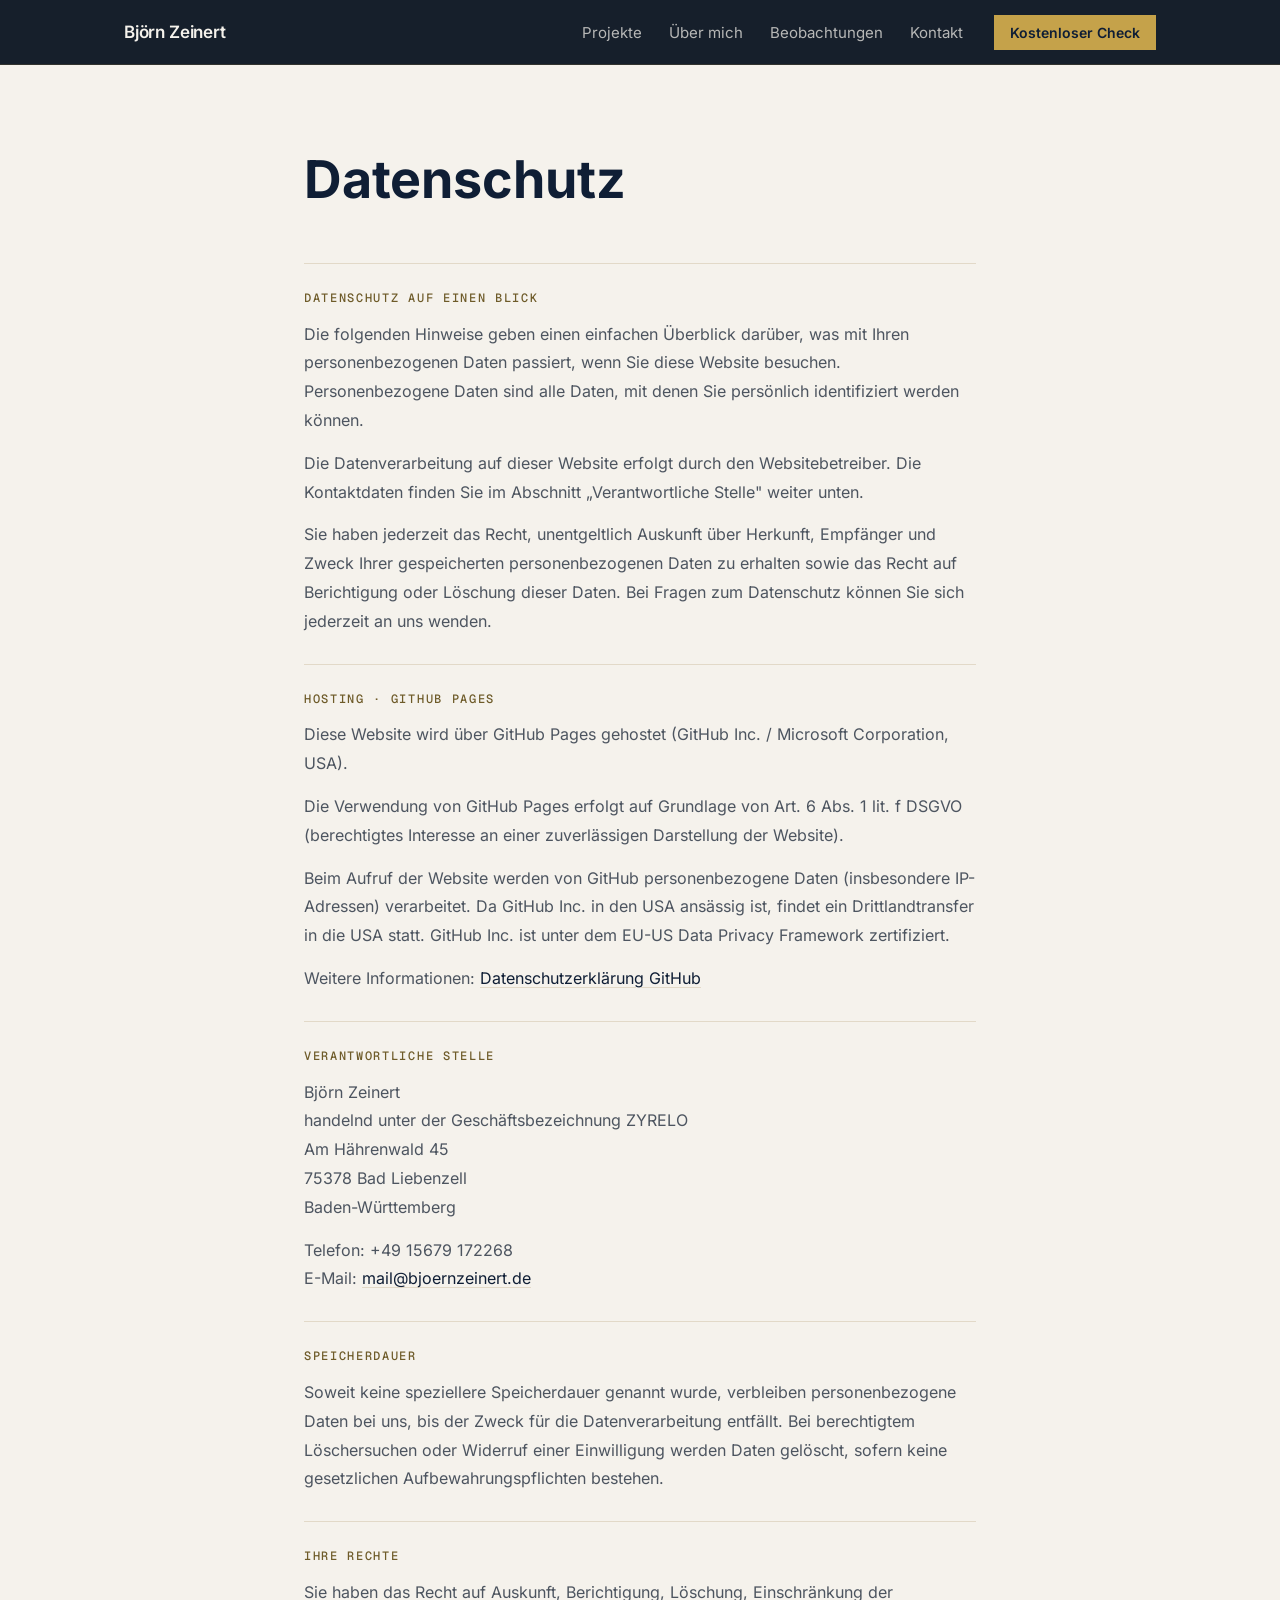
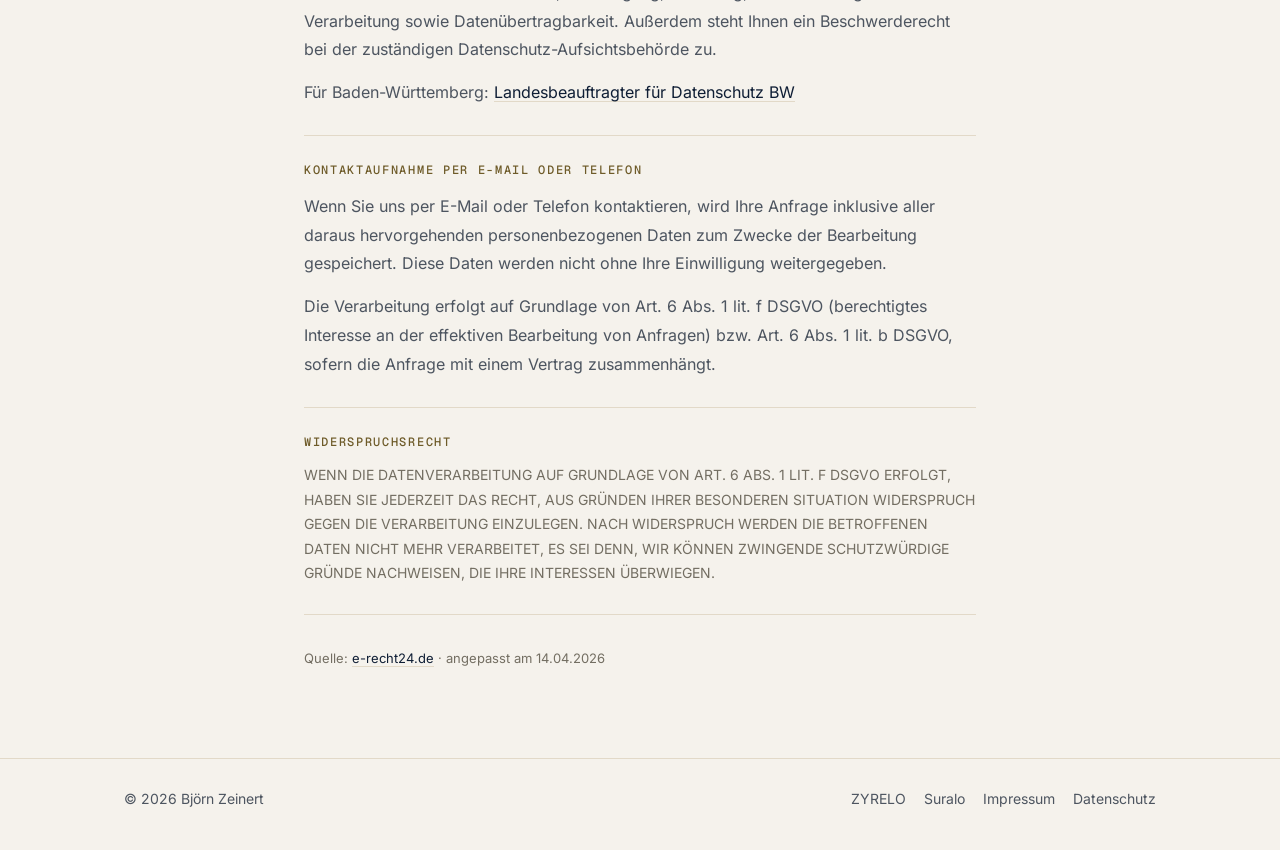
==== commit d55a24eb: "Landingpage: dunkler Hero, Check-CTA, Messkarte, 4 Schritte, Projektband, Reveal Co-Authored-By: Cla" ====
--- a/datenschutz.html
+++ b/datenschutz.html
@@ -19,10 +19,11 @@
   <div class="wrap">
     <a class="brand" href="/">Björn Zeinert</a>
     <nav aria-label="Hauptnavigation">
-      <a href="/#projekte">Projekte</a>
+      <a class="hide-sm" href="/#projekte">Projekte</a>
       <a class="hide-sm" href="/#ueber">Über mich</a>
       <a class="hide-sm" href="/#beobachtungen">Beobachtungen</a>
-      <a href="/#kontakt">Kontakt</a>
+      <a class="hide-sm" href="/#kontakt">Kontakt</a>
+      <a class="nav-cta" href="https://zyrelo.ai/check/?utm_source=about&amp;utm_medium=landing&amp;utm_content=header">Kostenloser Check</a>
     </nav>
   </div>
 </header>
--- a/assets/site.css
+++ b/assets/site.css
@@ -24,11 +24,13 @@
 :focus-visible{outline:2px solid var(--gold-text);outline-offset:3px}
 
 /* Header */
-header.top{position:sticky;top:0;z-index:5;background:color-mix(in srgb,var(--grund) 90%,transparent);backdrop-filter:saturate(140%) blur(10px);border-bottom:1px solid var(--linie)}
+header.top{position:sticky;top:0;z-index:5;background:rgba(8,18,31,.94);backdrop-filter:saturate(140%) blur(12px);-webkit-backdrop-filter:saturate(140%) blur(12px);border-bottom:1px solid rgba(197,162,74,.16);color:var(--hell)}
 header.top .wrap{display:flex;align-items:center;justify-content:space-between;height:64px}
-.brand{font-weight:600;font-size:17px;text-decoration:none;letter-spacing:-.01em}
-nav a{font-size:15px;color:var(--tinte-2);text-decoration:none;margin-left:22px}
-nav a:hover{color:var(--tinte)}
+.brand{font-weight:600;font-size:17px;text-decoration:none;letter-spacing:-.01em;color:var(--hell)}
+nav a{font-size:15px;color:var(--hell-2);text-decoration:none;margin-left:22px}
+nav a:hover{color:var(--hell)}
+nav a.nav-cta{padding:9px 16px;background:#C5A24A;color:#0F1E35;font-weight:600;font-size:14px;margin-left:26px;transition:background .15s ease}
+nav a.nav-cta:hover{background:#D4B36A;color:#0F1E35}
 
 /* Sections */
 section{padding:72px 0;border-top:1px solid var(--linie)}
@@ -57,6 +59,7 @@
   .wrap{padding:0 16px}
   nav a{margin-left:14px;font-size:14px}
   nav a.hide-sm{display:none}
+  nav a.nav-cta{margin-left:0;padding:8px 12px}
   section{padding:56px 0}
 }
 @media (prefers-reduced-motion:reduce){*{transition:none!important;scroll-behavior:auto!important}}
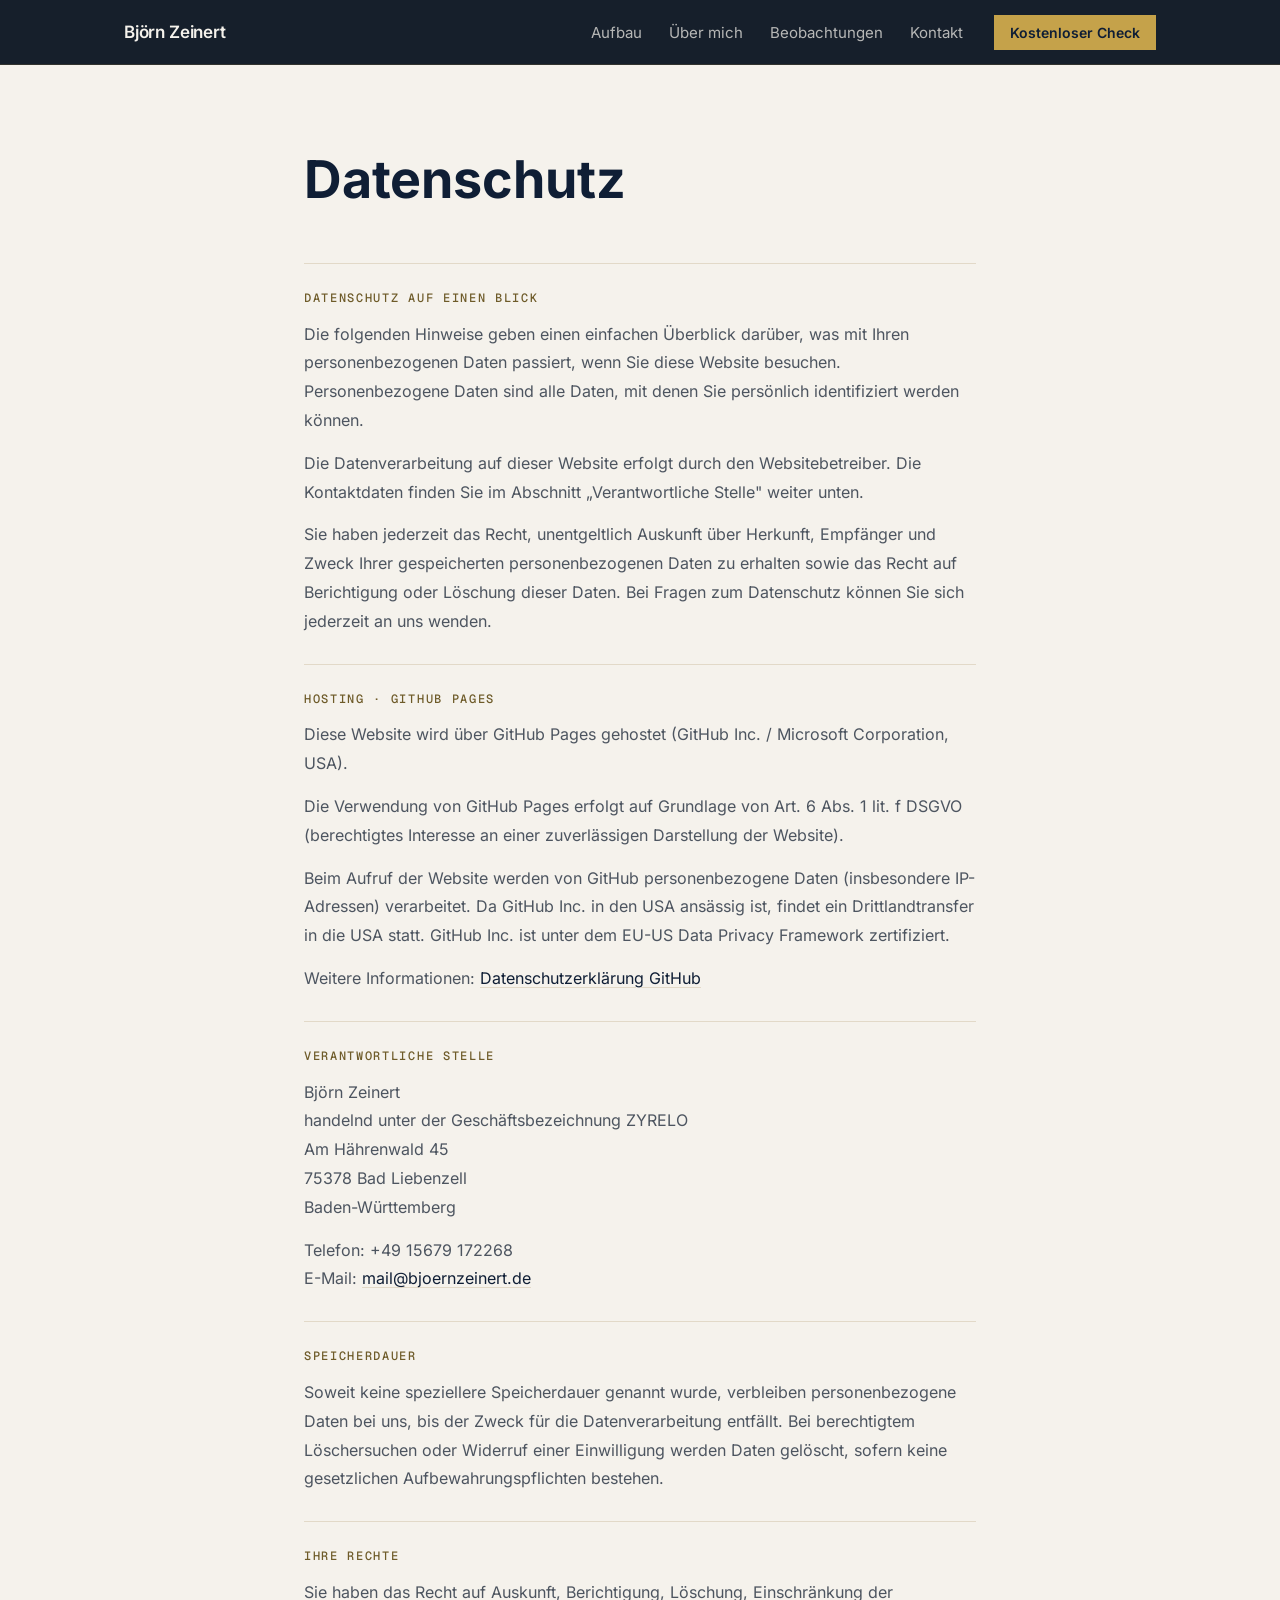
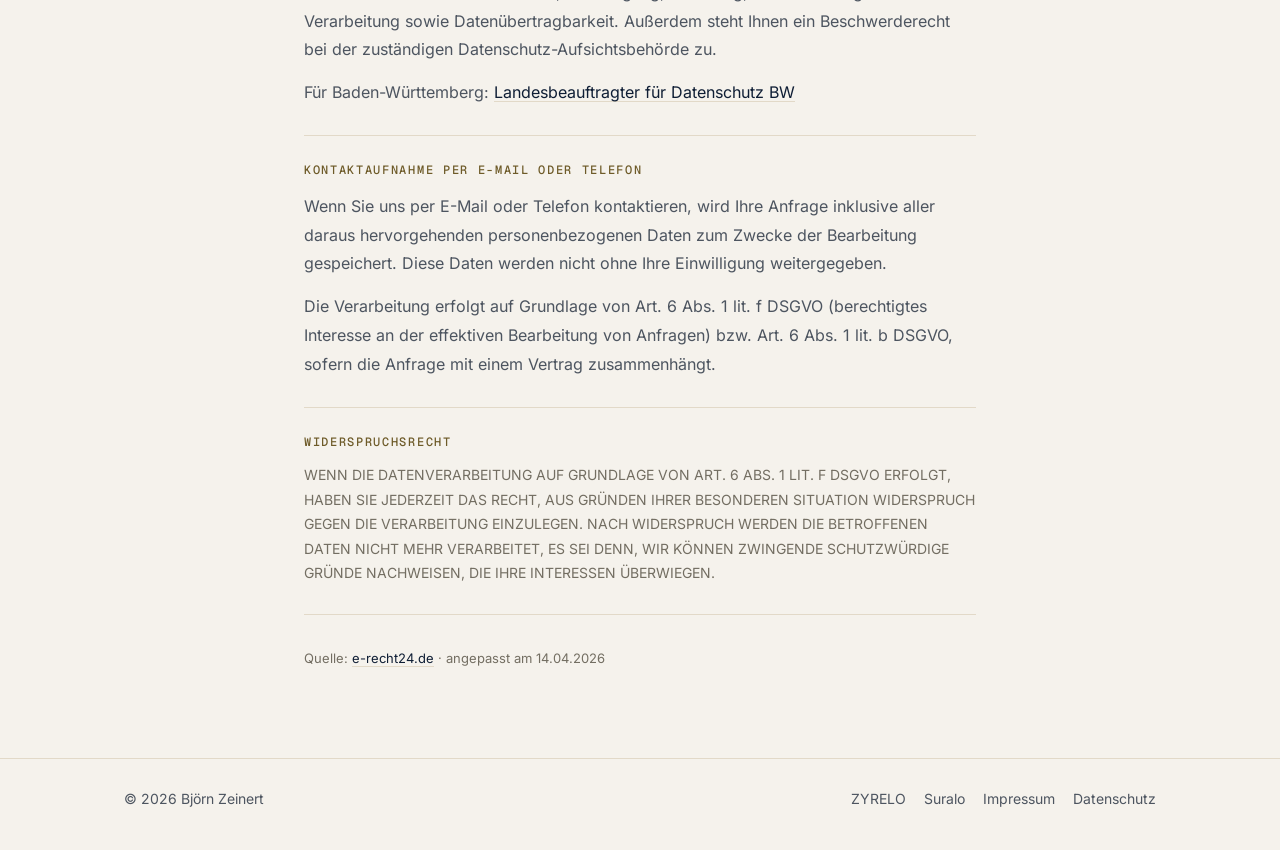
==== commit 457a2a9c: "Suralo als Produkt statt Projekt, Abschnitt 'Was ich aufbaue' Co-Authored-By: Claude Sonnet 5.5 <nor" ====
--- a/datenschutz.html
+++ b/datenschutz.html
@@ -19,7 +19,7 @@
   <div class="wrap">
     <a class="brand" href="/">Björn Zeinert</a>
     <nav aria-label="Hauptnavigation">
-      <a class="hide-sm" href="/#projekte">Projekte</a>
+      <a class="hide-sm" href="/#projekte">Aufbau</a>
       <a class="hide-sm" href="/#ueber">Über mich</a>
       <a class="hide-sm" href="/#beobachtungen">Beobachtungen</a>
       <a class="hide-sm" href="/#kontakt">Kontakt</a>
